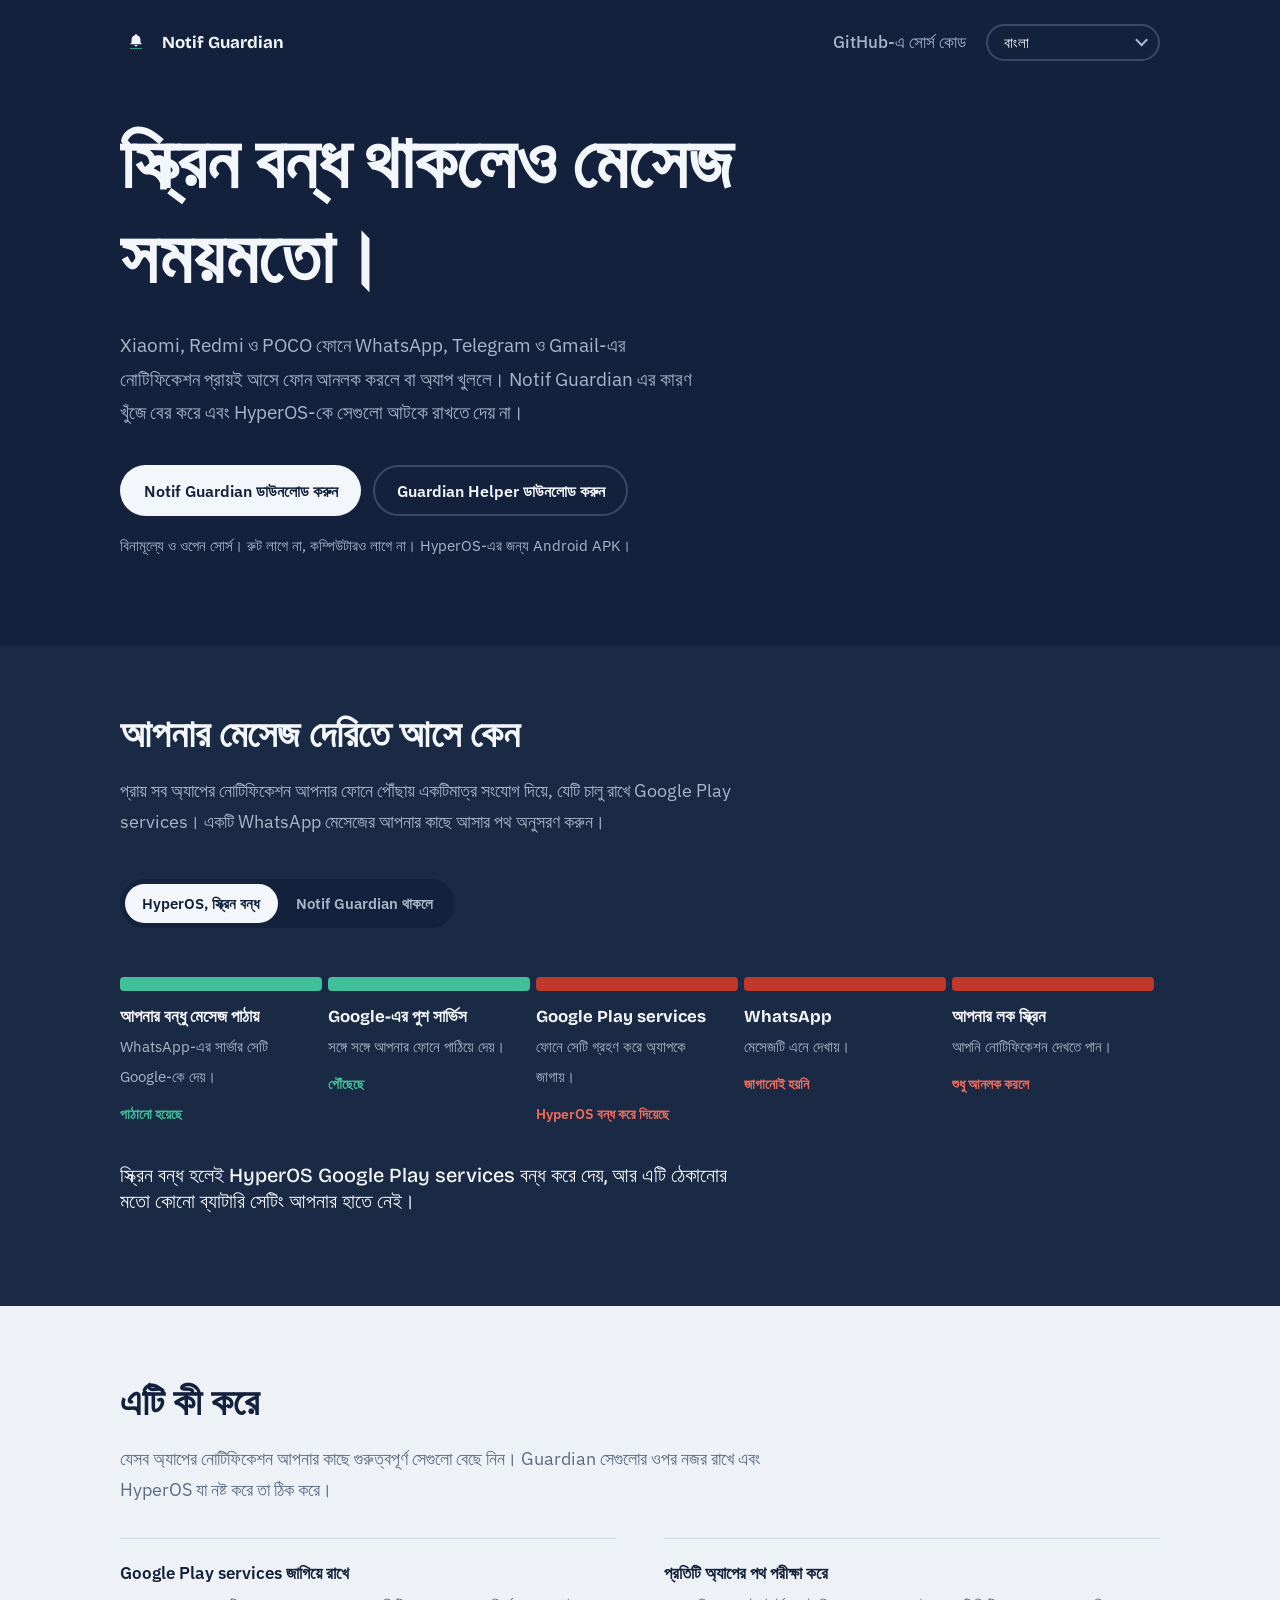
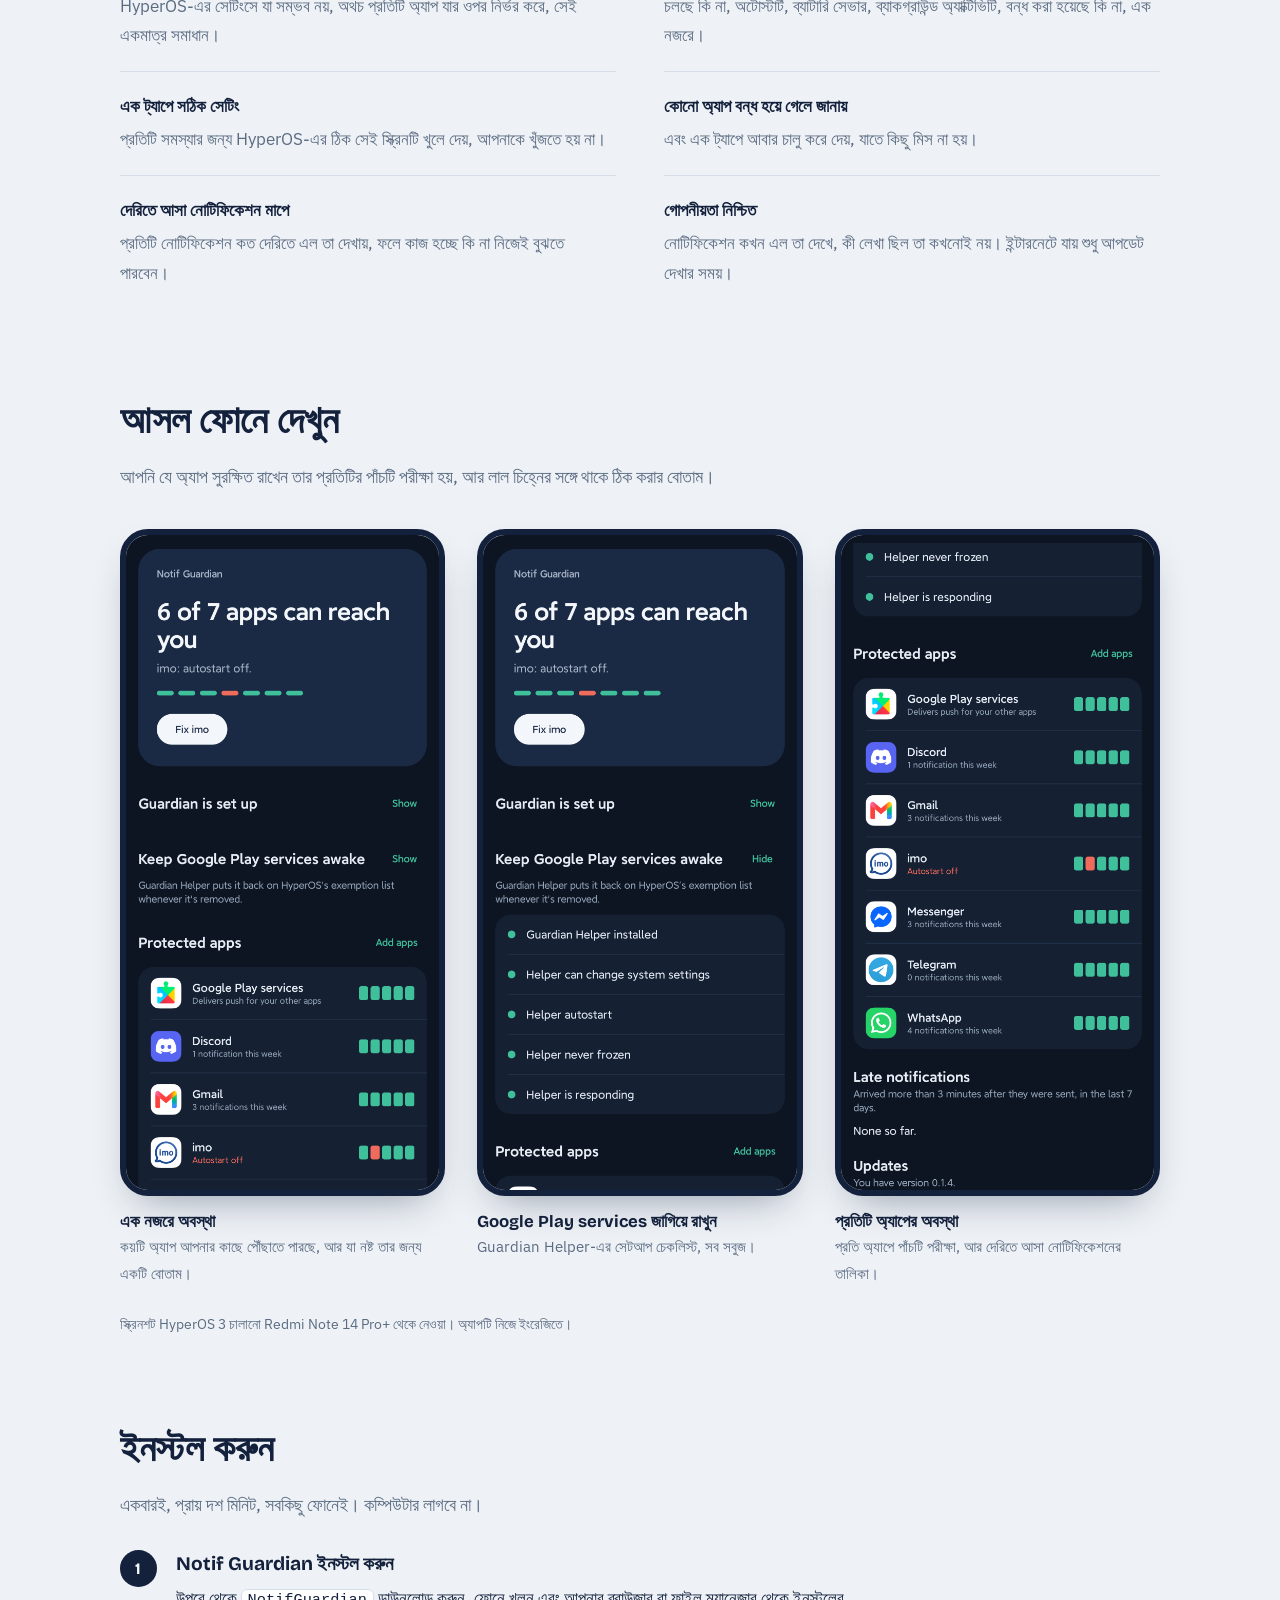
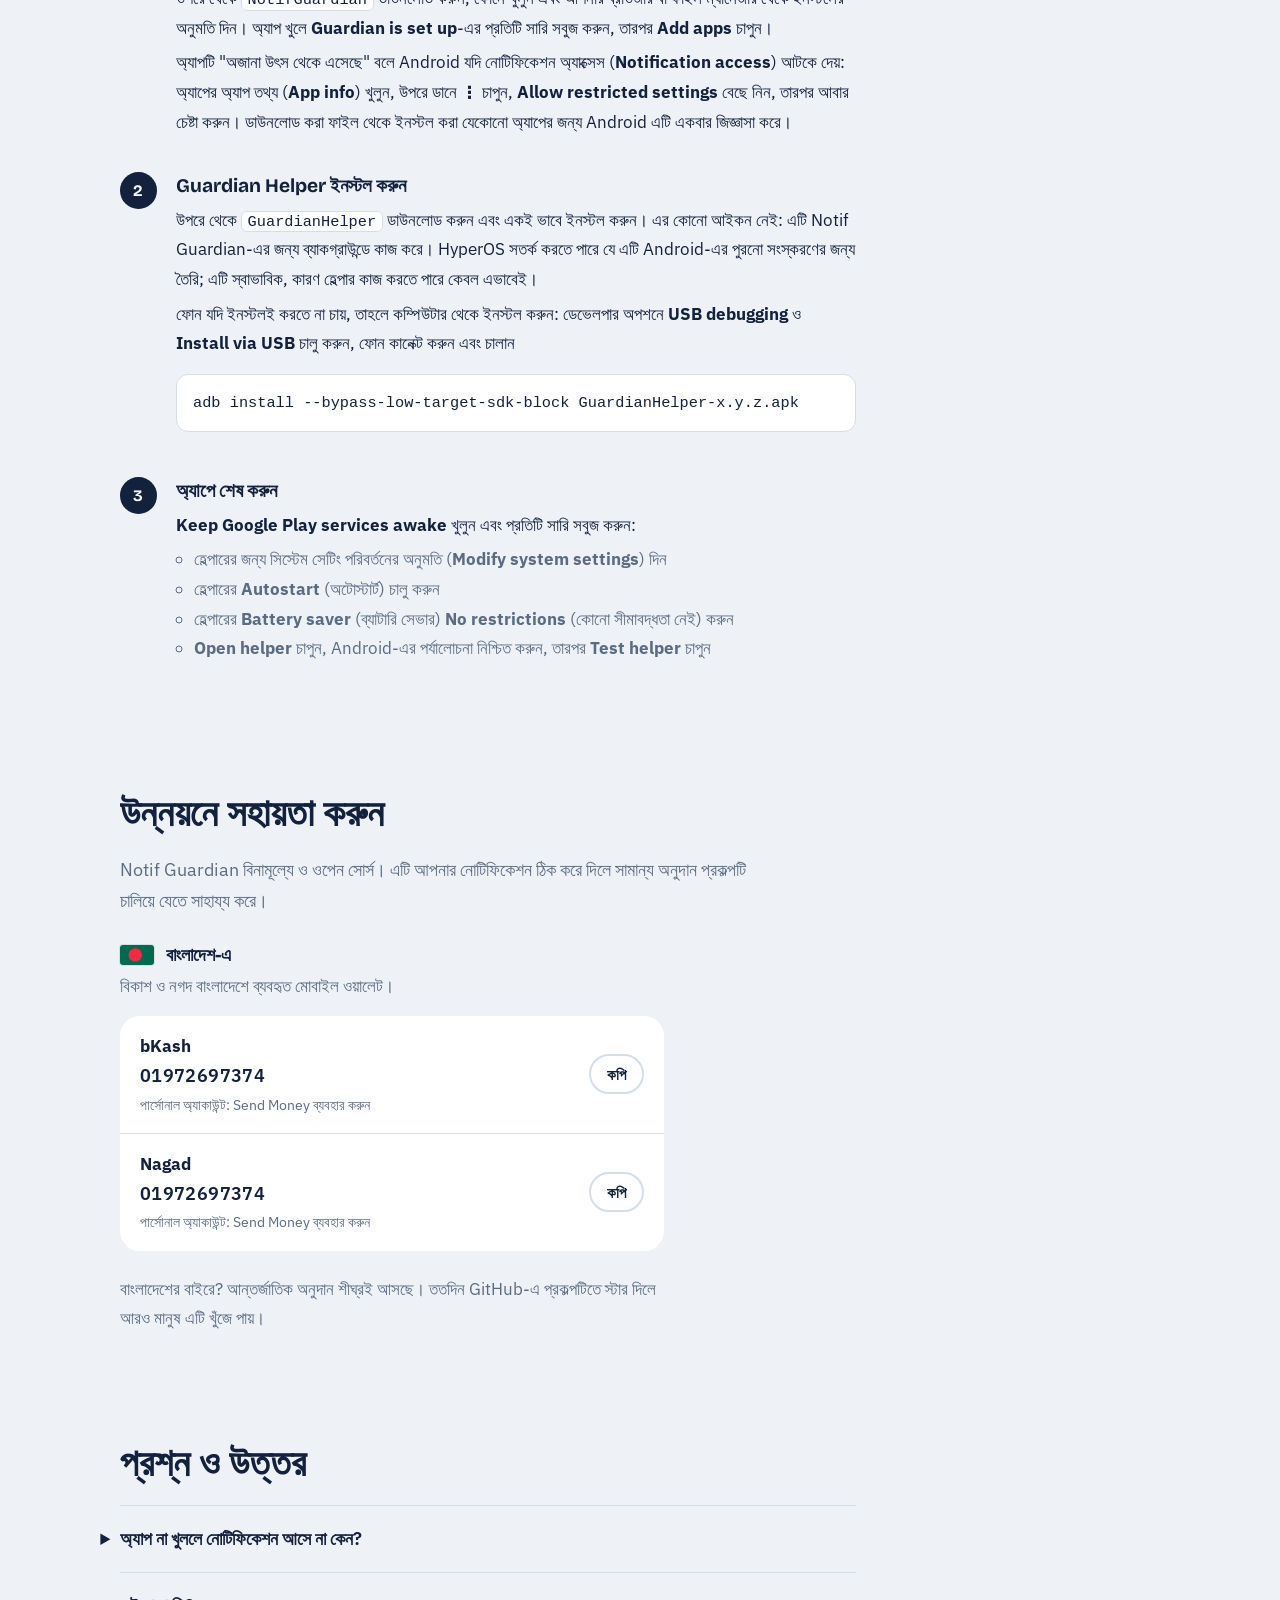
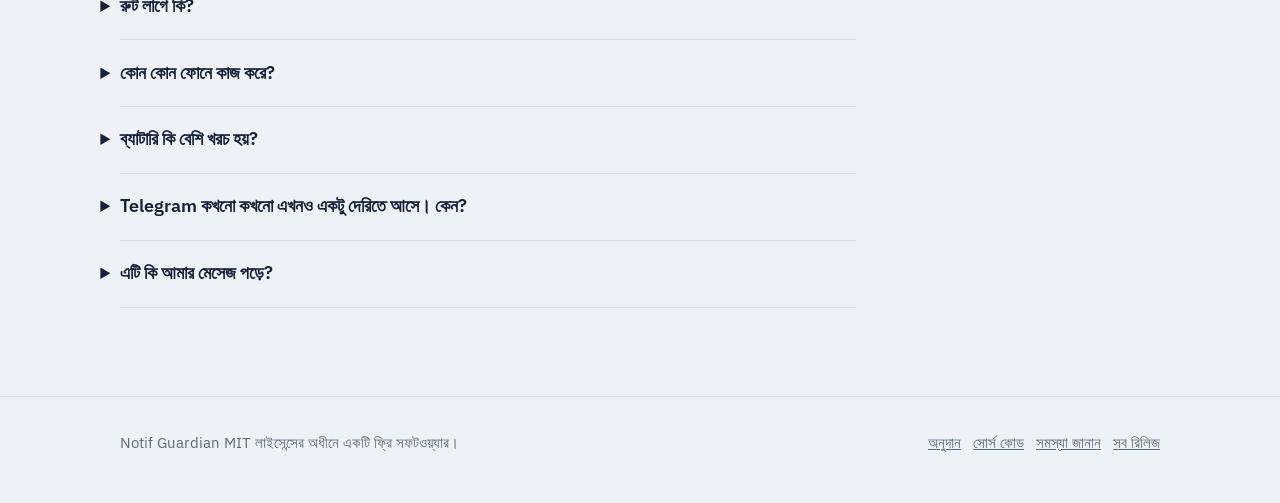
==== docs/bn/index.html @ 50523480 "Add multi-language website (bn, hi, id, zh, es, ru) generated from a template Pages now live at /<co" ====
<!DOCTYPE html>
<html lang="bn">
<head>
<meta charset="utf-8">
<meta name="viewport" content="width=device-width, initial-scale=1">
<title>Notif Guardian: Xiaomi, Redmi ও POCO (HyperOS) ফোনে দেরিতে আসা নোটিফিকেশন ঠিক করুন</title>
<meta name="description" content="আপনার Xiaomi, Redmi বা POCO ফোনে WhatsApp, Telegram বা Gmail-এর নোটিফিকেশন কি অ্যাপ খুললে তবেই আসে? Notif Guardian কারণ খুঁজে বের করে এবং HyperOS-কে সেগুলো বন্ধ (freeze) করা থেকে আটকায়। বিনামূল্যে, ওপেন সোর্স, রুট ছাড়াই।">
<link rel="canonical" href="https://mahir-hs.github.io/notif-guardian/bn/">
<link rel="alternate" hreflang="en" href="https://mahir-hs.github.io/notif-guardian/">
<link rel="alternate" hreflang="bn" href="https://mahir-hs.github.io/notif-guardian/bn/">
<link rel="alternate" hreflang="hi" href="https://mahir-hs.github.io/notif-guardian/hi/">
<link rel="alternate" hreflang="id" href="https://mahir-hs.github.io/notif-guardian/id/">
<link rel="alternate" hreflang="zh" href="https://mahir-hs.github.io/notif-guardian/zh/">
<link rel="alternate" hreflang="es" href="https://mahir-hs.github.io/notif-guardian/es/">
<link rel="alternate" hreflang="ru" href="https://mahir-hs.github.io/notif-guardian/ru/">
<link rel="alternate" hreflang="x-default" href="https://mahir-hs.github.io/notif-guardian/">
<meta property="og:type" content="website">
<meta property="og:locale" content="bn_BD">
<meta property="og:title" content="Notif Guardian: Xiaomi HyperOS-এ সময়মতো নোটিফিকেশন">
<meta property="og:description" content="স্ক্রিন বন্ধ থাকলে HyperOS Google Play services বন্ধ করে দেয়, তাই আনলক না করা পর্যন্ত মেসেজ আটকে থাকে। Notif Guardian তা থামায়। বিনামূল্যে, ওপেন সোর্স, রুট ছাড়াই।">
<meta property="og:url" content="https://mahir-hs.github.io/notif-guardian/bn/">
<meta property="og:image" content="https://mahir-hs.github.io/notif-guardian/og-image.png">
<meta property="og:image:width" content="1200">
<meta property="og:image:height" content="630">
<meta property="og:image:alt" content="Xiaomi ফোনে Notif Guardian-এর হোম স্ক্রিন, পাশে শিরোনাম: স্ক্রিন বন্ধ থাকলেও মেসেজ সময়মতো।">
<meta name="twitter:card" content="summary_large_image">
<meta name="theme-color" content="#14213D">
<meta name="google-site-verification" content="iDzKotBsbsBLGl-H54MCP12xof1OyGMonS7u95FbIvY">
<link rel="icon" href="../icon.svg" type="image/svg+xml">
<link rel="icon" href="../icon-48.png" type="image/png" sizes="48x48">
<link rel="icon" href="../icon-192.png" type="image/png" sizes="192x192">
<link rel="shortcut icon" href="../favicon.ico">
<link rel="apple-touch-icon" href="../apple-touch-icon.png">
<link rel="preconnect" href="https://fonts.googleapis.com">
<link rel="preconnect" href="https://fonts.gstatic.com" crossorigin>
<link href="https://fonts.googleapis.com/css2?family=Bricolage+Grotesque:opsz,wght@12..96,500;12..96,700&family=IBM+Plex+Sans:wght@400;500;600&display=swap" rel="stylesheet">
<script type="application/ld+json">
{
  "@context": "https://schema.org",
  "@type": "SoftwareApplication",
  "name": "Notif Guardian",
  "operatingSystem": "Android (Xiaomi HyperOS)",
  "applicationCategory": "UtilitiesApplication",
  "description": "Xiaomi HyperOS-কে Google Play services ও মেসেজিং অ্যাপ বন্ধ করা থেকে আটকায়, যাতে WhatsApp, Telegram ও Gmail-এর নোটিফিকেশন সঙ্গে সঙ্গে আসে।",
  "offers": {
    "@type": "Offer",
    "price": "0",
    "priceCurrency": "USD"
  },
  "url": "https://mahir-hs.github.io/notif-guardian/",
  "downloadUrl": "https://github.com/mahir-hs/notif-guardian/releases/latest",
  "license": "https://opensource.org/licenses/MIT"
}
</script>
<script type="application/ld+json">
{
  "@context": "https://schema.org",
  "@type": "FAQPage",
  "mainEntity": [
    {
      "@type": "Question",
      "name": "অ্যাপ না খুললে নোটিফিকেশন আসে না কেন?",
      "acceptedAnswer": {
        "@type": "Answer",
        "text": "স্ক্রিন বন্ধ থাকলে HyperOS Google Play services বন্ধ (freeze) করে দেয়। প্রায় সব অ্যাপের পুশ নোটিফিকেশন এর মধ্য দিয়েই আসে, তাই আনলক না করা পর্যন্ত সেগুলো অপেক্ষা করে। কোনো অ্যাপের ব্যাটারি সেভার \"No restrictions\" করলে সেই অ্যাপের উপকার হয়, কিন্তু Google Play services-এর জন্য HyperOS-এ এমন সেটিং নেই। Notif Guardian ঠিক এই ফাঁকটাই পূরণ করে।"
      }
    },
    {
      "@type": "Question",
      "name": "রুট লাগে কি?",
      "acceptedAnswer": {
        "@type": "Answer",
        "text": "না, কম্পিউটারও লাগে না: দুটি অ্যাপই ফোনে ইনস্টল হয়, আর রিবুটের পরও সবকিছু চলতে থাকে। শুধু ফোন হেল্পার ইনস্টল করতে না চাইলে একবার কম্পিউটার লাগে।"
      }
    },
    {
      "@type": "Question",
      "name": "কোন কোন ফোনে কাজ করে?",
      "acceptedAnswer": {
        "@type": "Answer",
        "text": "HyperOS চালিত Xiaomi, Redmi ও POCO ফোনে। HyperOS 3 চালানো Redmi Note 14 Pro+ ফোনে পরীক্ষা করা হয়েছে। পুরনো MIUI সংস্করণে আংশিক কাজ করতে পারে। কিছু কাজ না করলে অ্যাপে Share diagnostics চাপুন এবং GitHub-এ একটি issue খুলুন।"
      }
    },
    {
      "@type": "Question",
      "name": "ব্যাটারি কি বেশি খরচ হয়?",
      "acceptedAnswer": {
        "@type": "Answer",
        "text": "প্রায় না। Guardian মিনিটে একবার আপনার অ্যাপগুলো পরীক্ষা করে এবং HyperOS তালিকা বদলালে সাড়া দেয়। Xiaomi ছাড়া প্রতিটি Android ফোন তো Google Play services জাগিয়েই রাখে।"
      }
    },
    {
      "@type": "Question",
      "name": "Telegram কখনো কখনো এখনও একটু দেরিতে আসে। কেন?",
      "acceptedAnswer": {
        "@type": "Answer",
        "text": "আপনি যদি Telegram Desktop বা Web-এ সক্রিয় থাকেন, Telegram-এর সার্ভার ইচ্ছা করেই ফোনে পুশ পাঠানো আটকে রাখে। পুশ আসামাত্র ফোন সেটি দেখায়।"
      }
    },
    {
      "@type": "Question",
      "name": "এটি কি আমার মেসেজ পড়ে?",
      "acceptedAnswer": {
        "@type": "Answer",
        "text": "না। কোন অ্যাপ কখন নোটিফিকেশন দিয়েছে তা-ই শুধু রেকর্ড হয়, লেখা কখনো নয়। আপনি নিজে ডায়াগনস্টিক ফাইল শেয়ার না করলে ফোন থেকে কিছুই বাইরে যায় না।"
      }
    }
  ]
}
</script>
<link rel="stylesheet" href="../style.css">

</head>
<body>

<header class="hero">
  <div class="wrap">
    <nav class="bar" aria-label="সাইট">
      <a class="brand" href="../"><img src="../icon.svg" alt="">Notif Guardian</a>
      <div class="bar-end">
        <a class="gh" href="https://github.com/mahir-hs/notif-guardian">GitHub-এ সোর্স কোড</a>
        <div class="lang">
          <select id="lang-select" aria-label="ভাষা">
            <option value="en">English</option>
            <option value="bn" selected>বাংলা</option>
            <option value="hi">हिन्दी</option>
            <option value="id">Bahasa Indonesia</option>
            <option value="zh">简体中文</option>
            <option value="es">Español</option>
            <option value="ru">Русский</option>
          </select>
        </div>
      </div>
    </nav>
    <h1>স্ক্রিন বন্ধ থাকলেও মেসেজ সময়মতো।</h1>
    <p class="lede">Xiaomi, Redmi ও POCO ফোনে WhatsApp, Telegram ও Gmail-এর নোটিফিকেশন প্রায়ই আসে ফোন আনলক করলে বা অ্যাপ খুললে। Notif Guardian এর কারণ খুঁজে বের করে এবং HyperOS-কে সেগুলো আটকে রাখতে দেয় না।</p>
    <div class="downloads">
      <a class="btn btn-primary" id="dl-guardian" href="https://github.com/mahir-hs/notif-guardian/releases/latest">Notif Guardian ডাউনলোড করুন</a>
      <a class="btn btn-ghost" id="dl-helper" href="https://github.com/mahir-hs/notif-guardian/releases/latest">Guardian Helper ডাউনলোড করুন</a>
    </div>
    <p class="meta" id="release-meta">বিনামূল্যে ও ওপেন সোর্স। রুট লাগে না, কম্পিউটারও লাগে না। HyperOS-এর জন্য Android APK।</p>
  </div>
</header>

<section class="path-section" aria-labelledby="why">
  <div class="wrap">
    <h2 id="why">আপনার মেসেজ দেরিতে আসে কেন</h2>
    <p class="intro">প্রায় সব অ্যাপের নোটিফিকেশন আপনার ফোনে পৌঁছায় একটিমাত্র সংযোগ দিয়ে, যেটি চালু রাখে Google Play services। একটি WhatsApp মেসেজের আপনার কাছে আসার পথ অনুসরণ করুন।</p>
    <div class="toggle" role="group" aria-label="মেসেজ পৌঁছানোর পথ দেখান">
      <button type="button" data-set="hyperos" aria-pressed="true">HyperOS, স্ক্রিন বন্ধ</button>
      <button type="button" data-set="guardian" aria-pressed="false">Notif Guardian থাকলে</button>
    </div>
    <ol class="path" id="path" data-mode="hyperos">
      <li class="hop"><strong>আপনার বন্ধু মেসেজ পাঠায়</strong><span>WhatsApp-এর সার্ভার সেটি Google-কে দেয়।</span><b class="state">পাঠানো হয়েছে</b></li>
      <li class="hop"><strong>Google-এর পুশ সার্ভিস</strong><span>সঙ্গে সঙ্গে আপনার ফোনে পাঠিয়ে দেয়।</span><b class="state">পৌঁছেছে</b></li>
      <li class="hop gms"><strong>Google Play services</strong><span>ফোনে সেটি গ্রহণ করে অ্যাপকে জাগায়।</span><b class="state" data-hyperos="HyperOS বন্ধ করে দিয়েছে" data-guardian="জেগে আছে">HyperOS বন্ধ করে দিয়েছে</b></li>
      <li class="hop after"><strong>WhatsApp</strong><span>মেসেজটি এনে দেখায়।</span><b class="state" data-hyperos="জাগানোই হয়নি" data-guardian="দেখায়">জাগানোই হয়নি</b></li>
      <li class="hop after"><strong>আপনার লক স্ক্রিন</strong><span>আপনি নোটিফিকেশন দেখতে পান।</span><b class="state" data-hyperos="শুধু আনলক করলে" data-guardian="সঙ্গে সঙ্গে">শুধু আনলক করলে</b></li>
    </ol>
    <p class="verdict" id="verdict" data-hyperos="স্ক্রিন বন্ধ হলেই HyperOS Google Play services বন্ধ করে দেয়, আর এটি ঠেকানোর মতো কোনো ব্যাটারি সেটিং আপনার হাতে নেই।" data-guardian="Notif Guardian Google Play services-কে HyperOS-এর ছাড়ের তালিকায় রাখে, আর HyperOS সরিয়ে দিলে মিলিসেকেন্ডের মধ্যে আবার যোগ করে দেয়।">স্ক্রিন বন্ধ হলেই HyperOS Google Play services বন্ধ করে দেয়, আর এটি ঠেকানোর মতো কোনো ব্যাটারি সেটিং আপনার হাতে নেই।</p>
  </div>
</section>

<main>
  <section class="block" aria-labelledby="what">
    <div class="wrap">
      <h2 id="what">এটি কী করে</h2>
      <p class="intro">যেসব অ্যাপের নোটিফিকেশন আপনার কাছে গুরুত্বপূর্ণ সেগুলো বেছে নিন। Guardian সেগুলোর ওপর নজর রাখে এবং HyperOS যা নষ্ট করে তা ঠিক করে।</p>
      <ul class="features">
        <li><strong>Google Play services জাগিয়ে রাখে</strong><span>HyperOS-এর সেটিংসে যা সম্ভব নয়, অথচ প্রতিটি অ্যাপ যার ওপর নির্ভর করে, সেই একমাত্র সমাধান।</span></li>
        <li><strong>প্রতিটি অ্যাপের পথ পরীক্ষা করে</strong><span>চলছে কি না, অটোস্টার্ট, ব্যাটারি সেভার, ব্যাকগ্রাউন্ড অ্যাক্টিভিটি, বন্ধ করা হয়েছে কি না, এক নজরে।</span></li>
        <li><strong>এক ট্যাপে সঠিক সেটিং</strong><span>প্রতিটি সমস্যার জন্য HyperOS-এর ঠিক সেই স্ক্রিনটি খুলে দেয়, আপনাকে খুঁজতে হয় না।</span></li>
        <li><strong>কোনো অ্যাপ বন্ধ হয়ে গেলে জানায়</strong><span>এবং এক ট্যাপে আবার চালু করে দেয়, যাতে কিছু মিস না হয়।</span></li>
        <li><strong>দেরিতে আসা নোটিফিকেশন মাপে</strong><span>প্রতিটি নোটিফিকেশন কত দেরিতে এল তা দেখায়, ফলে কাজ হচ্ছে কি না নিজেই বুঝতে পারবেন।</span></li>
        <li><strong>গোপনীয়তা নিশ্চিত</strong><span>নোটিফিকেশন কখন এল তা দেখে, কী লেখা ছিল তা কখনোই নয়। ইন্টারনেটে যায় শুধু আপডেট দেখার সময়।</span></li>
      </ul>
    </div>
  </section>

  <section class="block" aria-labelledby="shots">
    <div class="wrap">
      <h2 id="shots">আসল ফোনে দেখুন</h2>
      <p class="intro">আপনি যে অ্যাপ সুরক্ষিত রাখেন তার প্রতিটির পাঁচটি পরীক্ষা হয়, আর লাল চিহ্নের সঙ্গে থাকে ঠিক করার বোতাম।</p>
      <ul class="shots">
        <li><figure><img src="../screenshots/home.png" width="1220" height="2552" loading="lazy" alt="Notif Guardian-এর হোম স্ক্রিন: ৭টির মধ্যে ৬টি অ্যাপ আপনার কাছে পৌঁছাতে পারছে, বাকি একটির জন্য Fix বোতাম"><figcaption><b>এক নজরে অবস্থা</b>কয়টি অ্যাপ আপনার কাছে পৌঁছাতে পারছে, আর যা নষ্ট তার জন্য একটি বোতাম।</figcaption></figure></li>
        <li><figure><img src="../screenshots/helper.png" width="1220" height="2552" loading="lazy" alt="Keep Google Play services awake চেকলিস্ট, প্রতিটি সারি সবুজ"><figcaption><b>Google Play services জাগিয়ে রাখুন</b>Guardian Helper-এর সেটআপ চেকলিস্ট, সব সবুজ।</figcaption></figure></li>
        <li><figure><img src="../screenshots/apps.png" width="1220" height="2552" loading="lazy" alt="সুরক্ষিত অ্যাপের তালিকা, প্রতিটির পাঁচটি স্বাস্থ্য পরীক্ষা সহ, এবং দেরিতে আসা নোটিফিকেশনের অংশ"><figcaption><b>প্রতিটি অ্যাপের অবস্থা</b>প্রতি অ্যাপে পাঁচটি পরীক্ষা, আর দেরিতে আসা নোটিফিকেশনের তালিকা।</figcaption></figure></li>
      </ul>
      <p class="shots-note">স্ক্রিনশট HyperOS 3 চালানো Redmi Note 14 Pro+ থেকে নেওয়া। অ্যাপটি নিজে ইংরেজিতে।</p>
    </div>
  </section>

  <section class="block" aria-labelledby="install">
    <div class="wrap">
      <h2 id="install">ইনস্টল করুন</h2>
      <p class="intro">একবারই, প্রায় দশ মিনিট, সবকিছু ফোনেই। কম্পিউটার লাগবে না।</p>
      <ol class="steps">
        <li>
          <h3>Notif Guardian ইনস্টল করুন</h3>
          <p>উপরে থেকে <code>NotifGuardian</code> ডাউনলোড করুন, ফোনে খুলুন এবং আপনার ব্রাউজার বা ফাইল ম্যানেজার থেকে ইনস্টলের অনুমতি দিন। অ্যাপ খুলে <b>Guardian is set up</b>-এর প্রতিটি সারি সবুজ করুন, তারপর <b>Add apps</b> চাপুন।</p>
          <p>অ্যাপটি "অজানা উৎস থেকে এসেছে" বলে Android যদি নোটিফিকেশন অ্যাক্সেস (<b>Notification access</b>) আটকে দেয়: অ্যাপের অ্যাপ তথ্য (<b>App info</b>) খুলুন, উপরে ডানে <b>&#8942;</b> চাপুন, <b>Allow restricted settings</b> বেছে নিন, তারপর আবার চেষ্টা করুন। ডাউনলোড করা ফাইল থেকে ইনস্টল করা যেকোনো অ্যাপের জন্য Android এটি একবার জিজ্ঞাসা করে।</p>
        </li>
        <li>
          <h3>Guardian Helper ইনস্টল করুন</h3>
          <p>উপরে থেকে <code>GuardianHelper</code> ডাউনলোড করুন এবং একই ভাবে ইনস্টল করুন। এর কোনো আইকন নেই: এটি Notif Guardian-এর জন্য ব্যাকগ্রাউন্ডে কাজ করে। HyperOS সতর্ক করতে পারে যে এটি Android-এর পুরনো সংস্করণের জন্য তৈরি; এটি স্বাভাবিক, কারণ হেল্পার কাজ করতে পারে কেবল এভাবেই।</p>
          <p>ফোন যদি ইনস্টলই করতে না চায়, তাহলে কম্পিউটার থেকে ইনস্টল করুন: ডেভেলপার অপশনে <b>USB debugging</b> ও <b>Install via USB</b> চালু করুন, ফোন কানেক্ট করুন এবং চালান</p>
          <pre dir="ltr">adb install --bypass-low-target-sdk-block GuardianHelper-x.y.z.apk</pre>
        </li>
        <li>
          <h3>অ্যাপে শেষ করুন</h3>
          <p><b>Keep Google Play services awake</b> খুলুন এবং প্রতিটি সারি সবুজ করুন:</p>
          <ul>
            <li>হেল্পারের জন্য সিস্টেম সেটিং পরিবর্তনের অনুমতি (<b>Modify system settings</b>) দিন</li>
            <li>হেল্পারের <b>Autostart</b> (অটোস্টার্ট) চালু করুন</li>
            <li>হেল্পারের <b>Battery saver</b> (ব্যাটারি সেভার) <b>No restrictions</b> (কোনো সীমাবদ্ধতা নেই) করুন</li>
            <li><b>Open helper</b> চাপুন, Android-এর পর্যালোচনা নিশ্চিত করুন, তারপর <b>Test helper</b> চাপুন</li>
          </ul>
        </li>
      </ol>
    </div>
  </section>

  <section class="block" id="support" aria-labelledby="support-title">
    <div class="wrap">
      <h2 id="support-title">উন্নয়নে সহায়তা করুন</h2>
      <p class="intro" id="support-message">Notif Guardian বিনামূল্যে ও ওপেন সোর্স। এটি আপনার নোটিফিকেশন ঠিক করে দিলে সামান্য অনুদান প্রকল্পটি চালিয়ে যেতে সাহায্য করে।</p>
      <div id="donate-groups"></div>
      <p id="donate-elsewhere" class="elsewhere"><a href="https://github.com/mahir-hs/notif-guardian">GitHub</a>-এ প্রকল্পটিতে স্টার দিলে আরও মানুষ এটি খুঁজে পায়।</p>
    </div>
  </section>

  <section class="block faq" aria-labelledby="faq">
    <div class="wrap">
      <h2 id="faq">প্রশ্ন ও উত্তর</h2>
      <details><summary>অ্যাপ না খুললে নোটিফিকেশন আসে না কেন?</summary><p>স্ক্রিন বন্ধ থাকলে HyperOS Google Play services বন্ধ (freeze) করে দেয়। প্রায় সব অ্যাপের পুশ নোটিফিকেশন এর মধ্য দিয়েই আসে, তাই আনলক না করা পর্যন্ত সেগুলো অপেক্ষা করে। কোনো অ্যাপের ব্যাটারি সেভার "No restrictions" করলে সেই অ্যাপের উপকার হয়, কিন্তু Google Play services-এর জন্য HyperOS-এ এমন সেটিং নেই। Notif Guardian ঠিক এই ফাঁকটাই পূরণ করে।</p></details>
      <details><summary>রুট লাগে কি?</summary><p>না, কম্পিউটারও লাগে না: দুটি অ্যাপই ফোনে ইনস্টল হয়, আর রিবুটের পরও সবকিছু চলতে থাকে। শুধু ফোন হেল্পার ইনস্টল করতে না চাইলে একবার কম্পিউটার লাগে।</p></details>
      <details><summary>কোন কোন ফোনে কাজ করে?</summary><p>HyperOS চালিত Xiaomi, Redmi ও POCO ফোনে। HyperOS 3 চালানো Redmi Note 14 Pro+ ফোনে পরীক্ষা করা হয়েছে। পুরনো MIUI সংস্করণে আংশিক কাজ করতে পারে। কিছু কাজ না করলে অ্যাপে <b>Share diagnostics</b> চাপুন এবং GitHub-এ একটি issue খুলুন।</p></details>
      <details><summary>ব্যাটারি কি বেশি খরচ হয়?</summary><p>প্রায় না। Guardian মিনিটে একবার আপনার অ্যাপগুলো পরীক্ষা করে এবং HyperOS তালিকা বদলালে সাড়া দেয়। Xiaomi ছাড়া প্রতিটি Android ফোন তো Google Play services জাগিয়েই রাখে।</p></details>
      <details><summary>Telegram কখনো কখনো এখনও একটু দেরিতে আসে। কেন?</summary><p>আপনি যদি Telegram Desktop বা Web-এ সক্রিয় থাকেন, Telegram-এর সার্ভার ইচ্ছা করেই ফোনে পুশ পাঠানো আটকে রাখে। পুশ আসামাত্র ফোন সেটি দেখায়।</p></details>
      <details><summary>এটি কি আমার মেসেজ পড়ে?</summary><p>না। কোন অ্যাপ কখন নোটিফিকেশন দিয়েছে তা-ই শুধু রেকর্ড হয়, লেখা কখনো নয়। আপনি নিজে ডায়াগনস্টিক ফাইল শেয়ার না করলে ফোন থেকে কিছুই বাইরে যায় না।</p></details>
    </div>
  </section>
</main>

<footer>
  <div class="wrap">
    <span>Notif Guardian MIT লাইসেন্সের অধীনে একটি ফ্রি সফটওয়্যার।</span>
    <span><a href="#support">অনুদান</a> &nbsp; <a href="https://github.com/mahir-hs/notif-guardian">সোর্স কোড</a> &nbsp; <a href="https://github.com/mahir-hs/notif-guardian/issues">সমস্যা জানান</a> &nbsp; <a href="https://github.com/mahir-hs/notif-guardian/releases">সব রিলিজ</a></span>
  </div>
</footer>

<script>
window.PAGE = {"lang": "bn", "base": "../", "langs": {"en": "../", "bn": "../bn/", "hi": "../hi/", "id": "../id/", "zh": "../zh/", "es": "../es/", "ru": "../ru/"}};
window.T = {"donate_in": "{name}-এ", "open": "খুলুন", "copy": "কপি", "copied": "কপি হয়েছে", "release_meta": "সংস্করণ {version}, প্রকাশের তারিখ {date}। বিনামূল্যে ও ওপেন সোর্স। রুট লাগে না, কম্পিউটারও লাগে না।", "dyn": {"Notif Guardian is free and open source. If it fixed your notifications, a small donation helps keep it going.": "Notif Guardian বিনামূল্যে ও ওপেন সোর্স। এটি আপনার নোটিফিকেশন ঠিক করে দিলে সামান্য অনুদান প্রকল্পটি চালিয়ে যেতে সাহায্য করে।", "Outside Bangladesh? International donations are coming soon. Until then, starring the project on GitHub helps more people find it.": "বাংলাদেশের বাইরে? আন্তর্জাতিক অনুদান শীঘ্রই আসছে। ততদিন GitHub-এ প্রকল্পটিতে স্টার দিলে আরও মানুষ এটি খুঁজে পায়।", "Bangladesh": "বাংলাদেশ", "bKash and Nagad are mobile wallets used in Bangladesh.": "বিকাশ ও নগদ বাংলাদেশে ব্যবহৃত মোবাইল ওয়ালেট।", "Personal account: use Send Money": "পার্সোনাল অ্যাকাউন্ট: Send Money ব্যবহার করুন"}};
</script>
<script src="../app.js"></script>
</body>
</html>
---- docs/style.css ----
:root {
  --ink: #14213D;
  --ink-soft: #1B2A44;
  --paper: #EEF2F6;
  --white: #FFFFFF;
  --muted: #5B6B82;
  --line: #D5DEE8;
  --clear: #1F8A70;
  --clear-bright: #3FBF9A;
  --broken: #C0392B;
  --on-ink: #F3F6FA;
  --on-ink-muted: #A9B6C8;
  --display: "Bricolage Grotesque", system-ui, sans-serif;
  --body: "IBM Plex Sans", system-ui, sans-serif;
}
* { box-sizing: border-box; }
html { -webkit-text-size-adjust: 100%; }
body { margin: 0; background: var(--paper); color: var(--ink); font: 400 1.0625rem/1.6 var(--body); }
a { color: inherit; }
:focus-visible { outline: 3px solid var(--clear-bright); outline-offset: 3px; border-radius: 4px; }
.wrap { max-width: 68rem; margin: 0 auto; padding: 0 1.5rem; }
.prose { max-width: 40rem; }

/* Hero */
.hero { background: var(--ink); color: var(--on-ink); padding: 1.5rem 0 4.5rem; }
.bar { display: flex; align-items: center; justify-content: space-between; gap: 1rem; }
.brand { display: flex; align-items: center; gap: .6rem; font: 700 1.05rem var(--display); text-decoration: none; }
.brand img { width: 2rem; height: 2rem; }
.bar a.gh { color: var(--on-ink-muted); text-decoration: none; font-weight: 500; }
.bar a.gh:hover { color: var(--on-ink); }
h1 {
  font: 700 clamp(2.4rem, 6.2vw, 4.6rem)/1.02 var(--display);
  letter-spacing: -0.03em; margin: 3.5rem 0 1.25rem; max-width: 15ch;
}
.lede { font-size: 1.2rem; color: var(--on-ink-muted); max-width: 36rem; margin: 0 0 2.25rem; }
.downloads { display: flex; flex-wrap: wrap; gap: .75rem; align-items: center; }
.btn {
  display: inline-flex; align-items: center; gap: .5rem; padding: .85rem 1.35rem; border-radius: 999px;
  font: 600 1rem var(--body); text-decoration: none; border: 2px solid transparent;
}
.btn-primary { background: var(--on-ink); color: var(--ink); }
.btn-primary:hover { background: var(--white); }
.btn-ghost { border-color: #3A4A63; color: var(--on-ink); }
.btn-ghost:hover { border-color: var(--on-ink-muted); }
.meta { color: var(--on-ink-muted); font-size: .95rem; margin-top: 1rem; }

/* Delivery path: the page's one bold element */
.path-section { background: var(--ink-soft); color: var(--on-ink); padding: 4rem 0 4.5rem; }
.path-section h2 { color: var(--on-ink); }
.path-section p.intro { color: var(--on-ink-muted); }
.toggle { display: inline-flex; background: var(--ink); border-radius: 999px; padding: .3rem; margin: 1.5rem 0 2.5rem; }
.toggle button {
  font: 600 .95rem var(--body); border: 0; background: none; color: var(--on-ink-muted);
  padding: .6rem 1.1rem; border-radius: 999px; cursor: pointer;
}
.toggle button[aria-pressed="true"] { background: var(--on-ink); color: var(--ink); }
.path { list-style: none; margin: 0; padding: 0; display: grid; grid-template-columns: repeat(5, 1fr); gap: 0; }
.hop { position: relative; padding-top: 2.4rem; padding-right: 1rem; }
.hop::before {
  content: ""; position: absolute; top: .55rem; left: 0; right: 6px; height: 14px; border-radius: 4px;
  background: var(--clear-bright); transition: background .35s ease;
}
.hop strong { display: block; font: 700 1.05rem/1.25 var(--display); margin-bottom: .3rem; }
.hop span { color: var(--on-ink-muted); font-size: .95rem; }
.hop .state { display: block; margin-top: .6rem; font-weight: 600; font-size: .9rem; color: var(--clear-bright); }
[data-mode="hyperos"] .hop.gms::before,
[data-mode="hyperos"] .hop.after::before { background: var(--broken); }
[data-mode="hyperos"] .hop.gms .state,
[data-mode="hyperos"] .hop.after .state { color: #EF6B5B; }
.verdict { margin-top: 2.25rem; font: 500 1.25rem/1.4 var(--display); max-width: 40rem; }

/* Sections */
section.block { padding: 4.5rem 0 1rem; }
h2 { font: 700 clamp(1.7rem, 3.4vw, 2.4rem)/1.1 var(--display); letter-spacing: -0.02em; margin: 0 0 1rem; }
p.intro { color: var(--muted); font-size: 1.1rem; max-width: 40rem; margin-top: 0; }


.shots { list-style: none; padding: 0; margin: 2.25rem 0 0; display: grid; grid-template-columns: repeat(3, 1fr); gap: 2rem; }
.shots figure { margin: 0; }
.shots img {
  display: block; width: 100%; height: auto; border-radius: 28px; background: var(--ink);
  border: 6px solid var(--ink); box-shadow: 0 18px 40px -18px rgba(20, 33, 61, .45);
}
.shots figcaption { margin-top: .9rem; color: var(--muted); font-size: .95rem; }
.shots figcaption b { display: block; color: var(--ink); font: 700 1.05rem var(--display); margin-bottom: .1rem; }
.shots-note { color: var(--muted); font-size: .9rem; margin: 1.5rem 0 0; }

.features { list-style: none; padding: 0; margin: 2rem 0 0; display: grid; grid-template-columns: repeat(2, 1fr); gap: 0 3rem; }
.features li { padding: 1.25rem 0; border-top: 1px solid var(--line); }
.features strong { display: block; font-weight: 600; margin-bottom: .2rem; }
.features span { color: var(--muted); }

ol.steps { counter-reset: step; list-style: none; padding: 0; margin: 2rem 0 0; max-width: 46rem; }
ol.steps > li { counter-increment: step; position: relative; padding: 0 0 2rem 3.5rem; }
ol.steps > li::before {
  content: counter(step); position: absolute; left: 0; top: -.15rem; width: 2.3rem; height: 2.3rem;
  border-radius: 50%; background: var(--ink); color: var(--on-ink); display: grid; place-items: center;
  font: 700 1rem var(--display);
}
ol.steps h3 { font: 700 1.2rem var(--display); margin: 0 0 .4rem; }
ol.steps p, ol.steps ul { margin: .3rem 0; }
ol.steps ul { padding-left: 1.1rem; color: var(--muted); }
code, pre { font-family: ui-monospace, "Cascadia Mono", Consolas, monospace; font-size: .9em; }
pre { background: var(--white); border: 1px solid var(--line); border-radius: 12px; padding: .9rem 1rem; overflow-x: auto; }
p code, li code { background: var(--white); border: 1px solid var(--line); padding: .05rem .35rem; border-radius: 6px; }

.faq details { border-top: 1px solid var(--line); padding: 1.1rem 0; max-width: 46rem; }
.faq details:last-child { border-bottom: 1px solid var(--line); }
.faq summary { cursor: pointer; font-weight: 600; font-size: 1.1rem; list-style-position: outside; }
.faq details p { color: var(--muted); margin: .7rem 0 0; }

.region { margin-top: 1.75rem; max-width: 34rem; }
.region-head { display: flex; align-items: center; gap: .75rem; }
.region-head img { width: 2.1rem; height: auto; border-radius: 3px; box-shadow: 0 0 0 1px var(--line); }
.region-head strong { font: 700 1.15rem var(--display); }
.region-about { color: var(--muted); margin: .35rem 0 0; }
.elsewhere { color: var(--muted); max-width: 34rem; margin-top: 1.5rem; }
.donate { list-style: none; padding: 0; margin: .9rem 0 0; background: var(--white); border-radius: 20px; }
.donate li { display: flex; align-items: center; gap: 1rem; padding: 1rem 1.25rem; border-top: 1px solid var(--line); }
.donate li:first-child { border-top: 0; }
.donate .what { flex: 1; }
.donate strong { display: block; }
.donate .value { font: 600 1.15rem var(--body); letter-spacing: .02em; }
.donate .note { color: var(--muted); font-size: .9rem; }
.donate button, .donate a.go {
  font: 600 .95rem var(--body); border: 2px solid var(--line); background: none; color: var(--ink);
  padding: .5rem 1rem; border-radius: 999px; cursor: pointer; text-decoration: none;
}
.donate button:hover, .donate a.go:hover { border-color: var(--ink); }

footer { margin-top: 4.5rem; padding: 2rem 0 3rem; border-top: 1px solid var(--line); color: var(--muted); font-size: .95rem; }
footer .wrap { display: flex; flex-wrap: wrap; gap: 1rem 2rem; justify-content: space-between; }

@media (max-width: 760px) {
  .path { grid-template-columns: 1fr; }
  .hop { padding: 0 0 1.4rem 2.2rem; }
  .hop::before { top: .25rem; bottom: .25rem; left: 0; right: auto; width: 12px; height: auto; }
  .features { grid-template-columns: 1fr; }
  .shots { display: flex; overflow-x: auto; scroll-snap-type: x mandatory; gap: 1.25rem; padding-bottom: 1rem; margin-right: -1.25rem; }
  .shots li { flex: 0 0 72%; scroll-snap-align: start; }
  h1 { margin-top: 2.5rem; }
}
@media (prefers-reduced-motion: reduce) { .hop::before { transition: none; } }

/* Language picker */
.bar-end { display: flex; align-items: center; gap: 1.25rem; }
.lang { position: relative; }
.lang select {
  appearance: none; -webkit-appearance: none; font: 500 .95rem var(--body); color: var(--on-ink);
  background: transparent; border: 2px solid #3A4A63; border-radius: 999px; padding: .4rem 2rem .4rem 1rem; cursor: pointer;
}
.lang select:hover { border-color: var(--on-ink-muted); }
.lang select option { color: #14213D; background: #fff; }
.lang::after { content: ""; position: absolute; right: .85rem; top: 50%; width: .45rem; height: .45rem; border: solid var(--on-ink-muted); border-width: 0 2px 2px 0; transform: translateY(-70%) rotate(45deg); pointer-events: none; }

/* Scripts that need looser spacing than the Latin display type */
html:lang(bn) h1, html:lang(bn) h2, html:lang(bn) h3, html:lang(bn) .verdict,
html:lang(hi) h1, html:lang(hi) h2, html:lang(hi) h3, html:lang(hi) .verdict,
html:lang(zh) h1, html:lang(zh) h2, html:lang(zh) h3 { letter-spacing: 0; line-height: 1.3; }
html:lang(bn) h1, html:lang(hi) h1, html:lang(zh) h1 { max-width: 18ch; }
html:lang(bn) body, html:lang(hi) body { line-height: 1.75; }
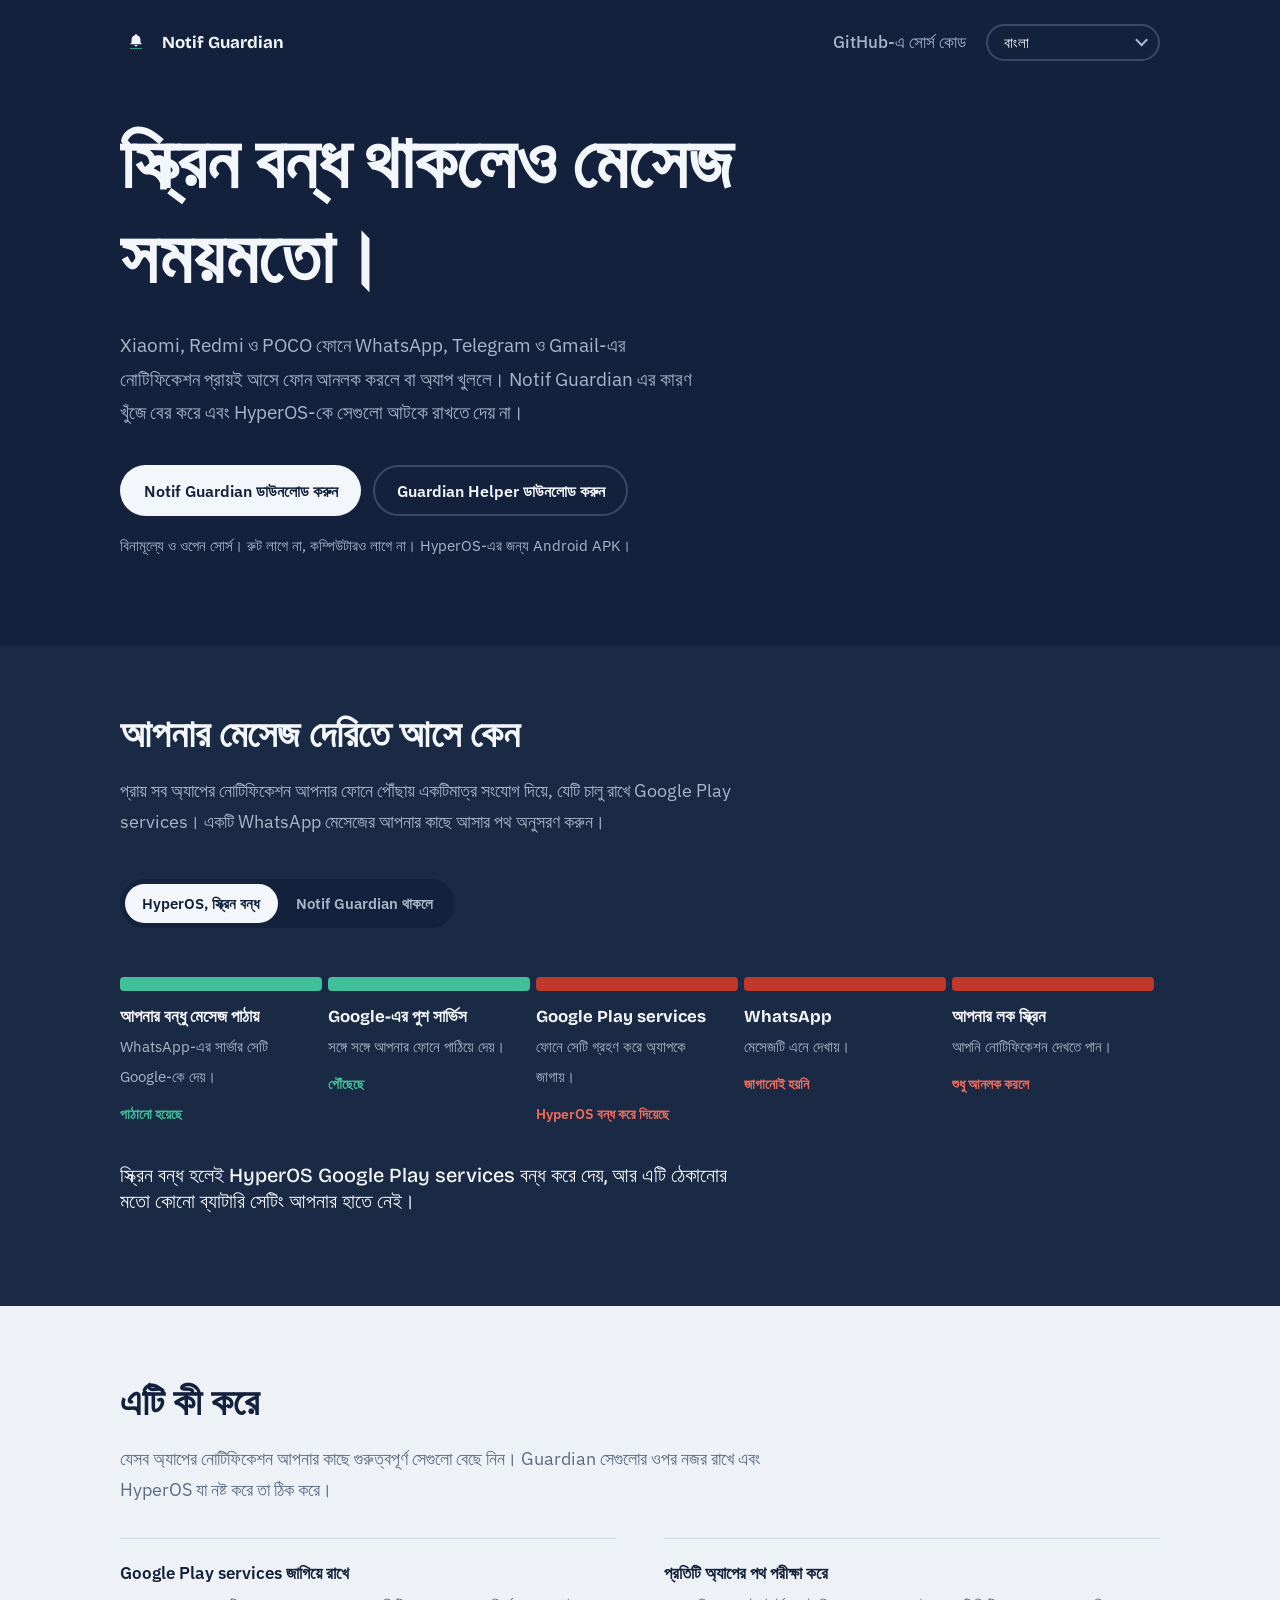
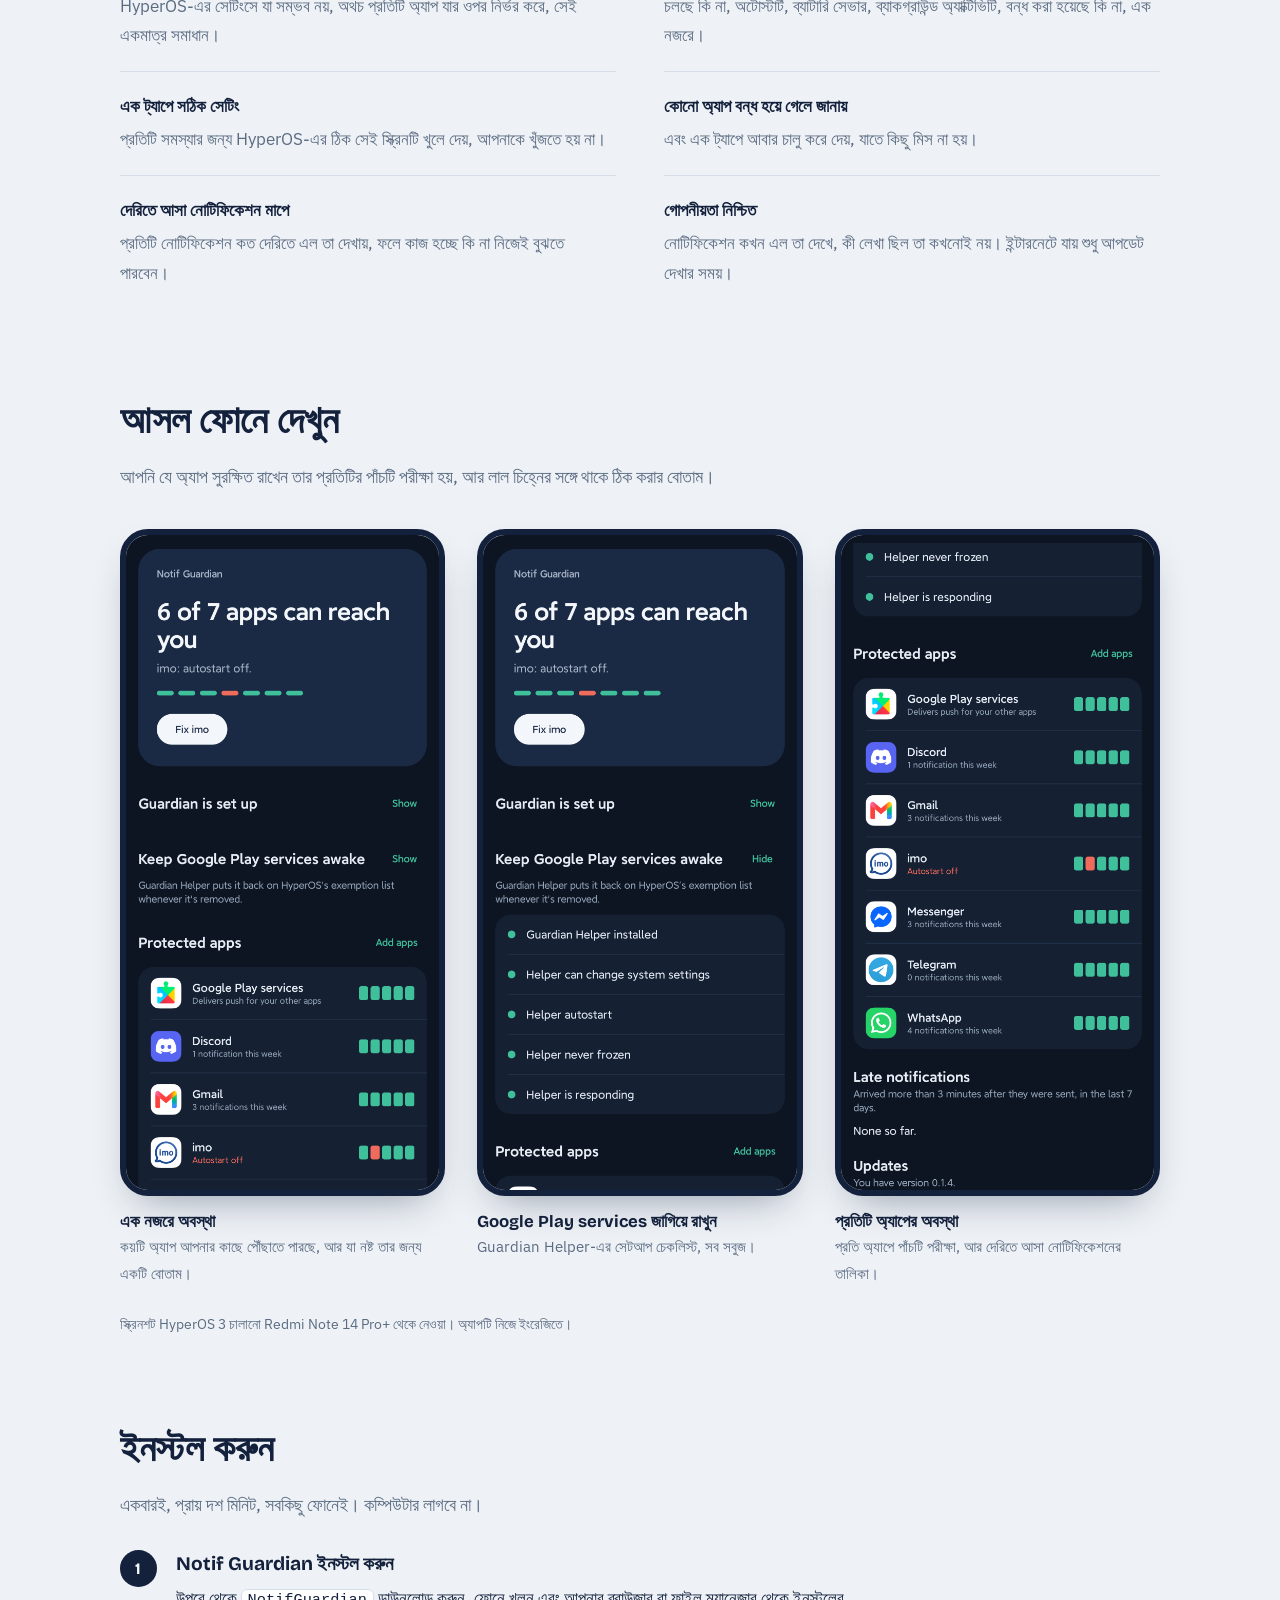
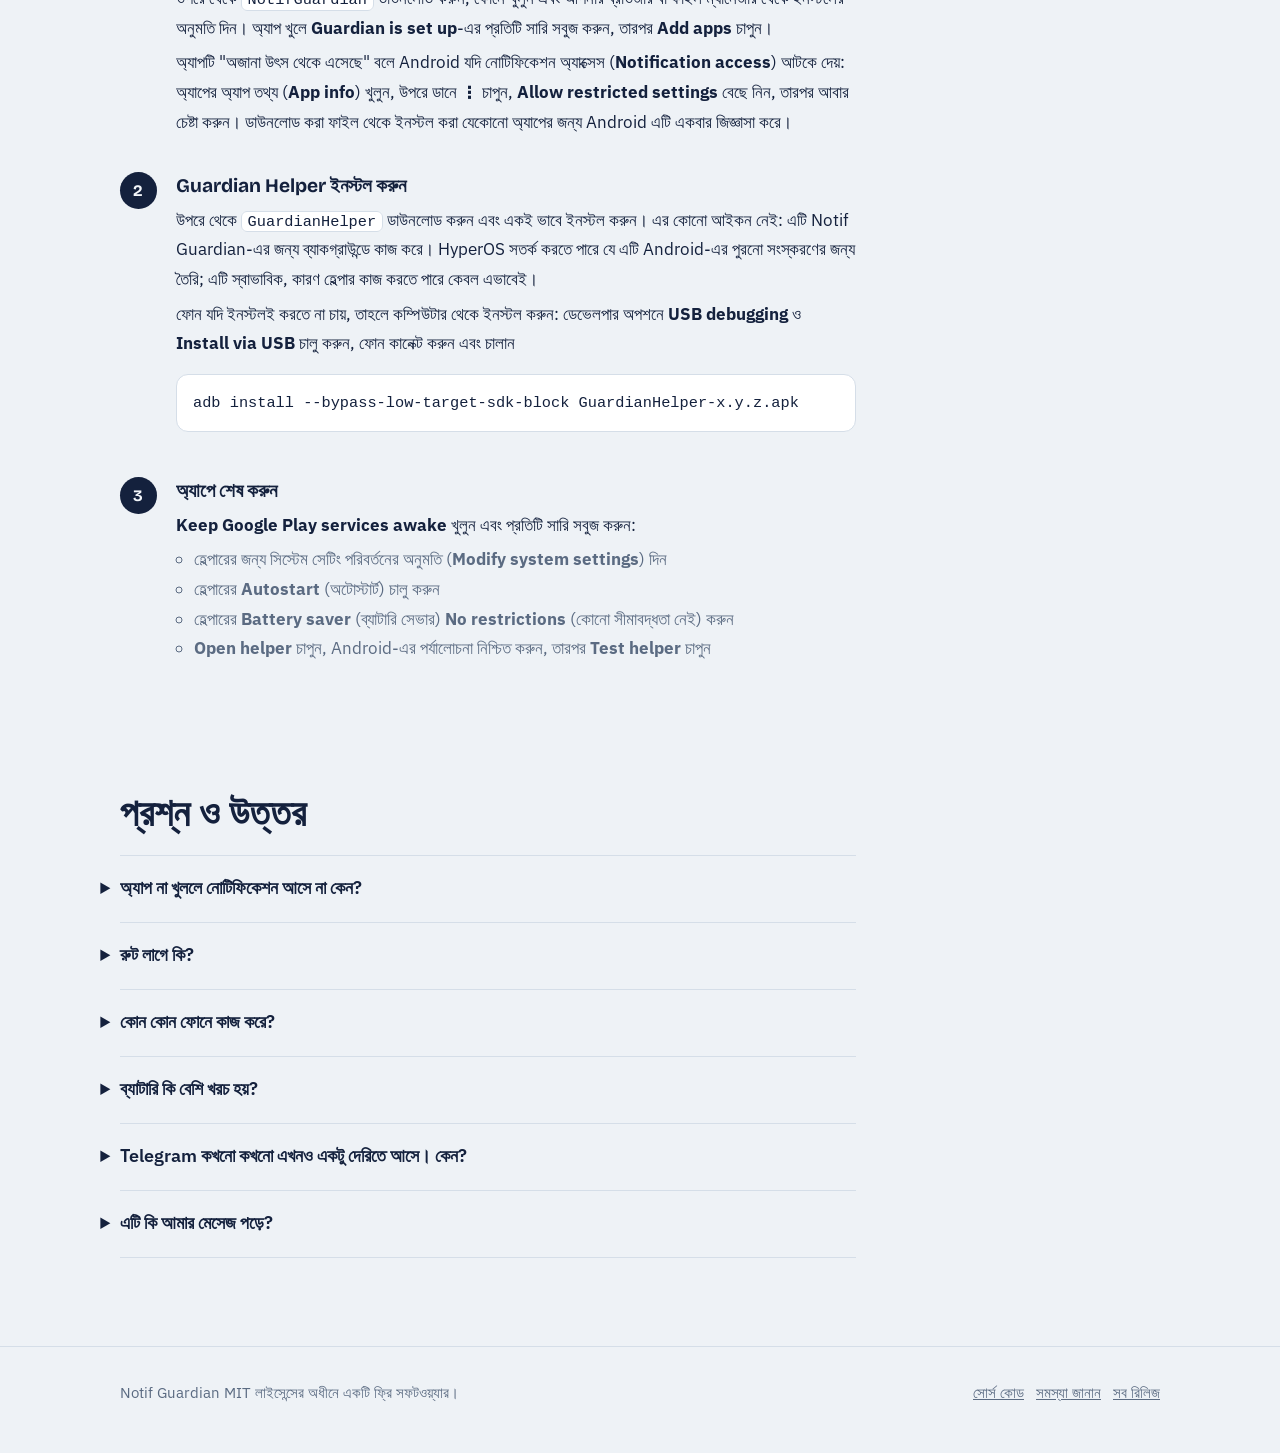
==== commit 8ff0e918: "Remove Support development section from the website Co-Authored-By: Claude Sonnet 5.5 <noreply@anthr" ====
--- a/docs/bn/index.html
+++ b/docs/bn/index.html
@@ -220,15 +220,6 @@
     </div>
   </section>
 
-  <section class="block" id="support" aria-labelledby="support-title">
-    <div class="wrap">
-      <h2 id="support-title">উন্নয়নে সহায়তা করুন</h2>
-      <p class="intro" id="support-message">Notif Guardian বিনামূল্যে ও ওপেন সোর্স। এটি আপনার নোটিফিকেশন ঠিক করে দিলে সামান্য অনুদান প্রকল্পটি চালিয়ে যেতে সাহায্য করে।</p>
-      <div id="donate-groups"></div>
-      <p id="donate-elsewhere" class="elsewhere"><a href="https://github.com/mahir-hs/notif-guardian">GitHub</a>-এ প্রকল্পটিতে স্টার দিলে আরও মানুষ এটি খুঁজে পায়।</p>
-    </div>
-  </section>
-
   <section class="block faq" aria-labelledby="faq">
     <div class="wrap">
       <h2 id="faq">প্রশ্ন ও উত্তর</h2>
@@ -245,14 +236,15 @@
 <footer>
   <div class="wrap">
     <span>Notif Guardian MIT লাইসেন্সের অধীনে একটি ফ্রি সফটওয়্যার।</span>
-    <span><a href="#support">অনুদান</a> &nbsp; <a href="https://github.com/mahir-hs/notif-guardian">সোর্স কোড</a> &nbsp; <a href="https://github.com/mahir-hs/notif-guardian/issues">সমস্যা জানান</a> &nbsp; <a href="https://github.com/mahir-hs/notif-guardian/releases">সব রিলিজ</a></span>
+    <span><a href="https://github.com/mahir-hs/notif-guardian">সোর্স কোড</a> &nbsp; <a href="https://github.com/mahir-hs/notif-guardian/issues">সমস্যা জানান</a> &nbsp; <a href="https://github.com/mahir-hs/notif-guardian/releases">সব রিলিজ</a></span>
   </div>
 </footer>
 
 <script>
 window.PAGE = {"lang": "bn", "base": "../", "langs": {"en": "../", "bn": "../bn/", "hi": "../hi/", "id": "../id/", "zh": "../zh/", "es": "../es/", "ru": "../ru/"}};
-window.T = {"donate_in": "{name}-এ", "open": "খুলুন", "copy": "কপি", "copied": "কপি হয়েছে", "release_meta": "সংস্করণ {version}, প্রকাশের তারিখ {date}। বিনামূল্যে ও ওপেন সোর্স। রুট লাগে না, কম্পিউটারও লাগে না।", "dyn": {"Notif Guardian is free and open source. If it fixed your notifications, a small donation helps keep it going.": "Notif Guardian বিনামূল্যে ও ওপেন সোর্স। এটি আপনার নোটিফিকেশন ঠিক করে দিলে সামান্য অনুদান প্রকল্পটি চালিয়ে যেতে সাহায্য করে।", "Outside Bangladesh? International donations are coming soon. Until then, starring the project on GitHub helps more people find it.": "বাংলাদেশের বাইরে? আন্তর্জাতিক অনুদান শীঘ্রই আসছে। ততদিন GitHub-এ প্রকল্পটিতে স্টার দিলে আরও মানুষ এটি খুঁজে পায়।", "Bangladesh": "বাংলাদেশ", "bKash and Nagad are mobile wallets used in Bangladesh.": "বিকাশ ও নগদ বাংলাদেশে ব্যবহৃত মোবাইল ওয়ালেট।", "Personal account: use Send Money": "পার্সোনাল অ্যাকাউন্ট: Send Money ব্যবহার করুন"}};
+window.T = {"release_meta": "সংস্করণ {version}, প্রকাশের তারিখ {date}। বিনামূল্যে ও ওপেন সোর্স। রুট লাগে না, কম্পিউটারও লাগে না।", "dyn": {}};
 </script>
 <script src="../app.js"></script>
+<script data-goatcounter="https://mahir.goatcounter.com/count" async src="https://gc.zgo.at/count.js"></script>
 </body>
 </html>
--- a/docs/style.css
+++ b/docs/style.css
@@ -109,25 +109,6 @@
 .faq summary { cursor: pointer; font-weight: 600; font-size: 1.1rem; list-style-position: outside; }
 .faq details p { color: var(--muted); margin: .7rem 0 0; }
 
-.region { margin-top: 1.75rem; max-width: 34rem; }
-.region-head { display: flex; align-items: center; gap: .75rem; }
-.region-head img { width: 2.1rem; height: auto; border-radius: 3px; box-shadow: 0 0 0 1px var(--line); }
-.region-head strong { font: 700 1.15rem var(--display); }
-.region-about { color: var(--muted); margin: .35rem 0 0; }
-.elsewhere { color: var(--muted); max-width: 34rem; margin-top: 1.5rem; }
-.donate { list-style: none; padding: 0; margin: .9rem 0 0; background: var(--white); border-radius: 20px; }
-.donate li { display: flex; align-items: center; gap: 1rem; padding: 1rem 1.25rem; border-top: 1px solid var(--line); }
-.donate li:first-child { border-top: 0; }
-.donate .what { flex: 1; }
-.donate strong { display: block; }
-.donate .value { font: 600 1.15rem var(--body); letter-spacing: .02em; }
-.donate .note { color: var(--muted); font-size: .9rem; }
-.donate button, .donate a.go {
-  font: 600 .95rem var(--body); border: 2px solid var(--line); background: none; color: var(--ink);
-  padding: .5rem 1rem; border-radius: 999px; cursor: pointer; text-decoration: none;
-}
-.donate button:hover, .donate a.go:hover { border-color: var(--ink); }
-
 footer { margin-top: 4.5rem; padding: 2rem 0 3rem; border-top: 1px solid var(--line); color: var(--muted); font-size: .95rem; }
 footer .wrap { display: flex; flex-wrap: wrap; gap: 1rem 2rem; justify-content: space-between; }
 
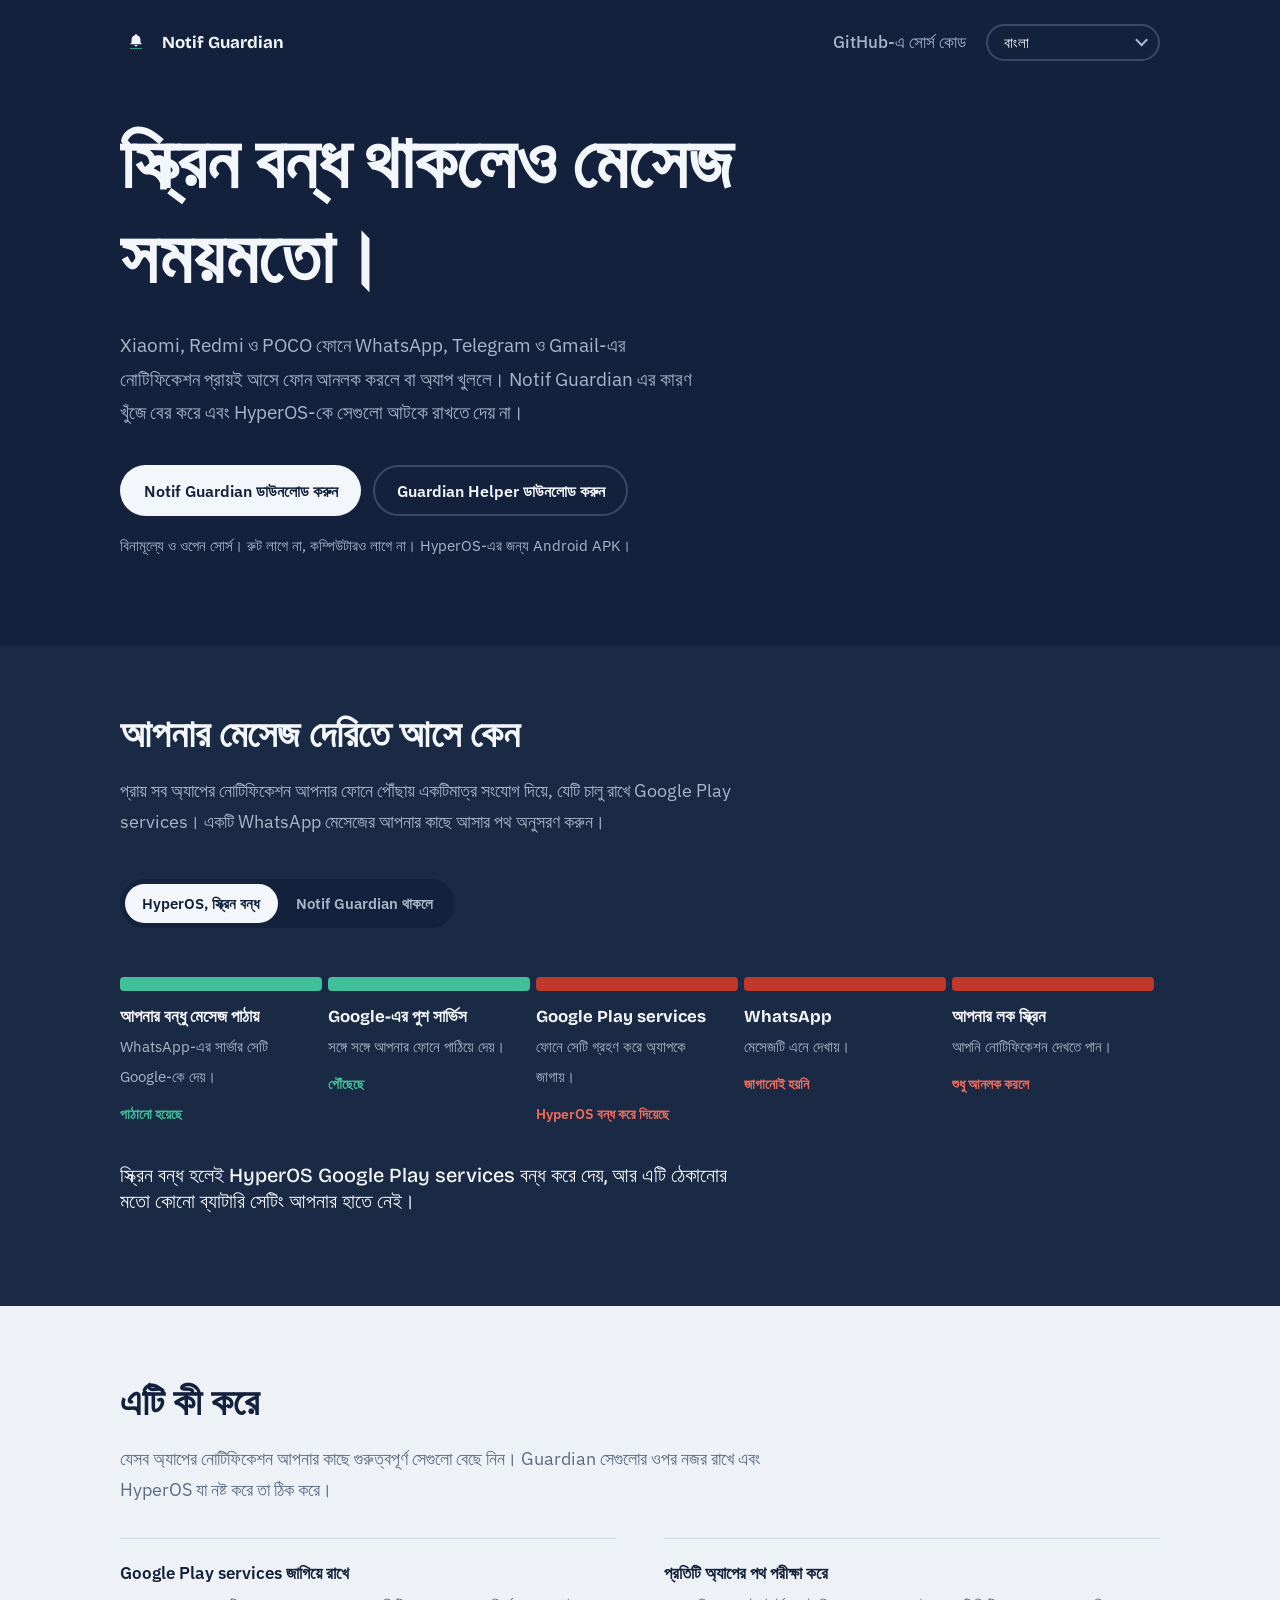
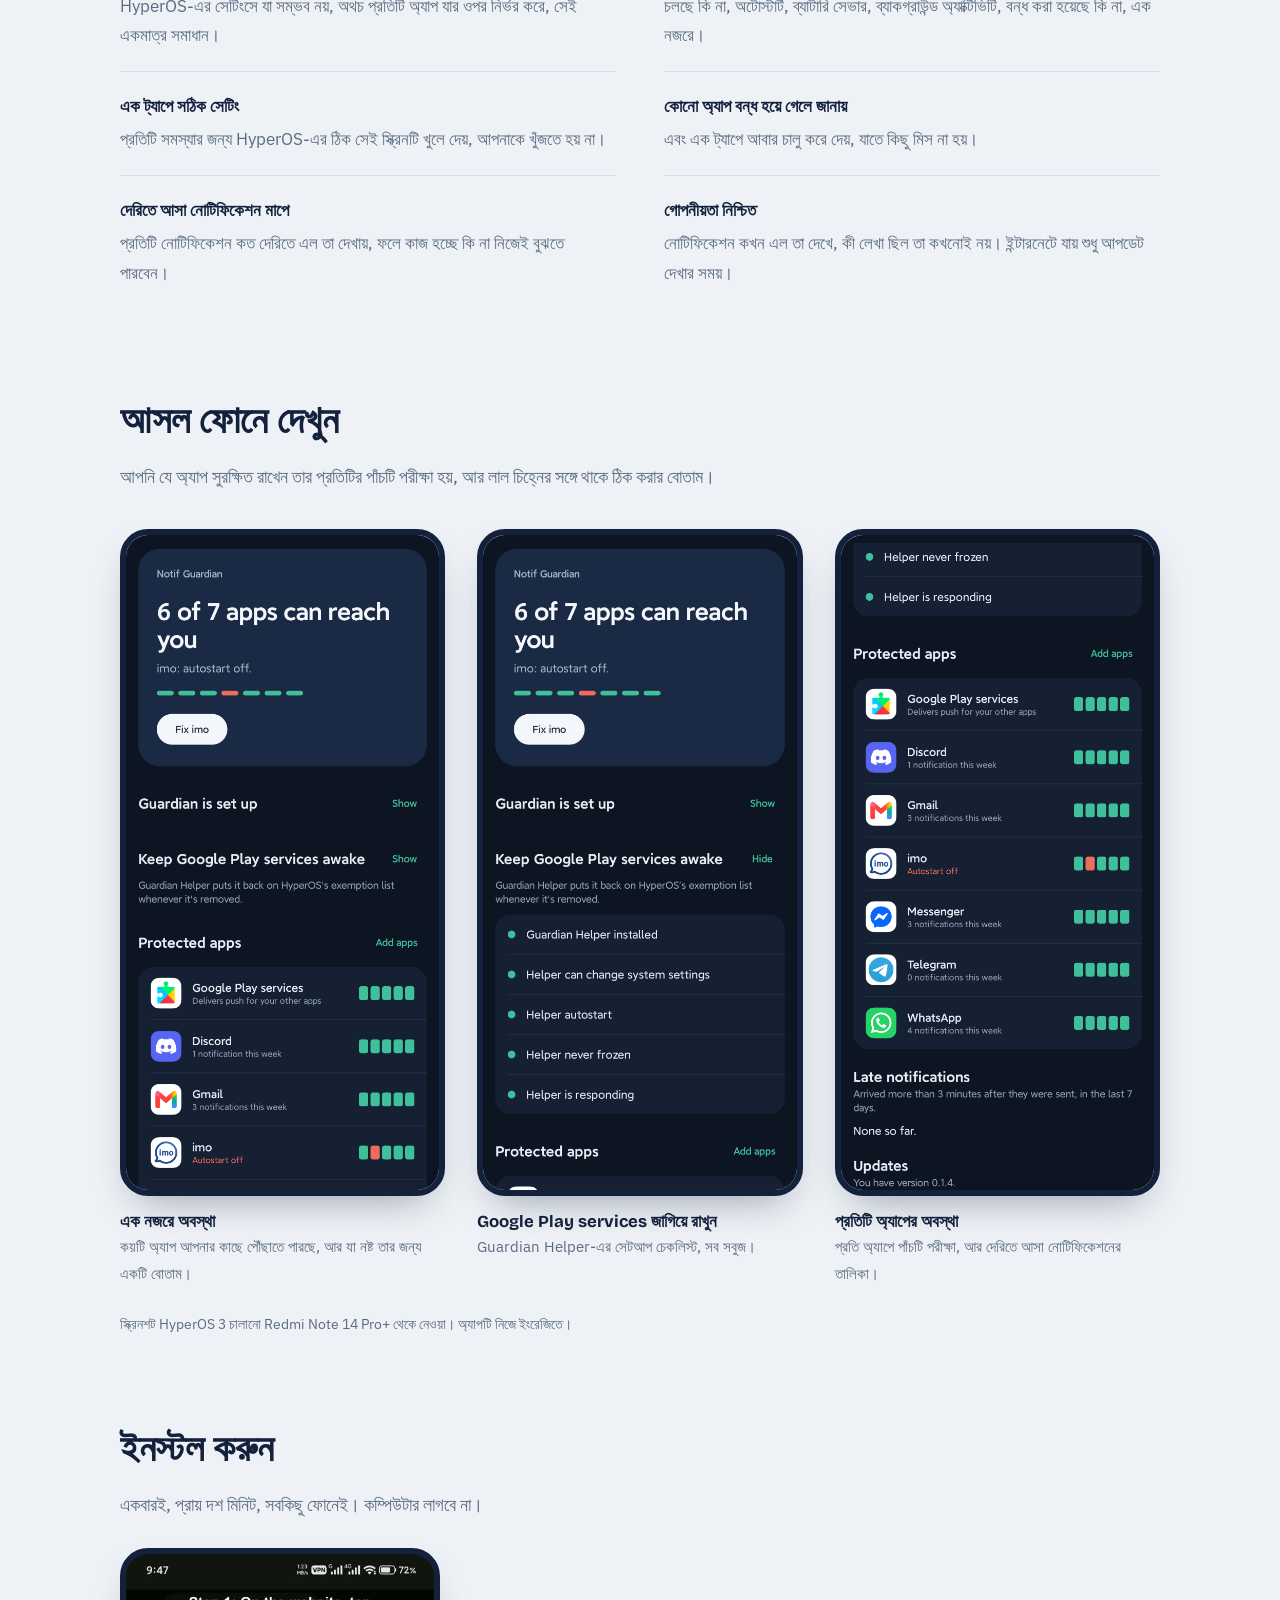
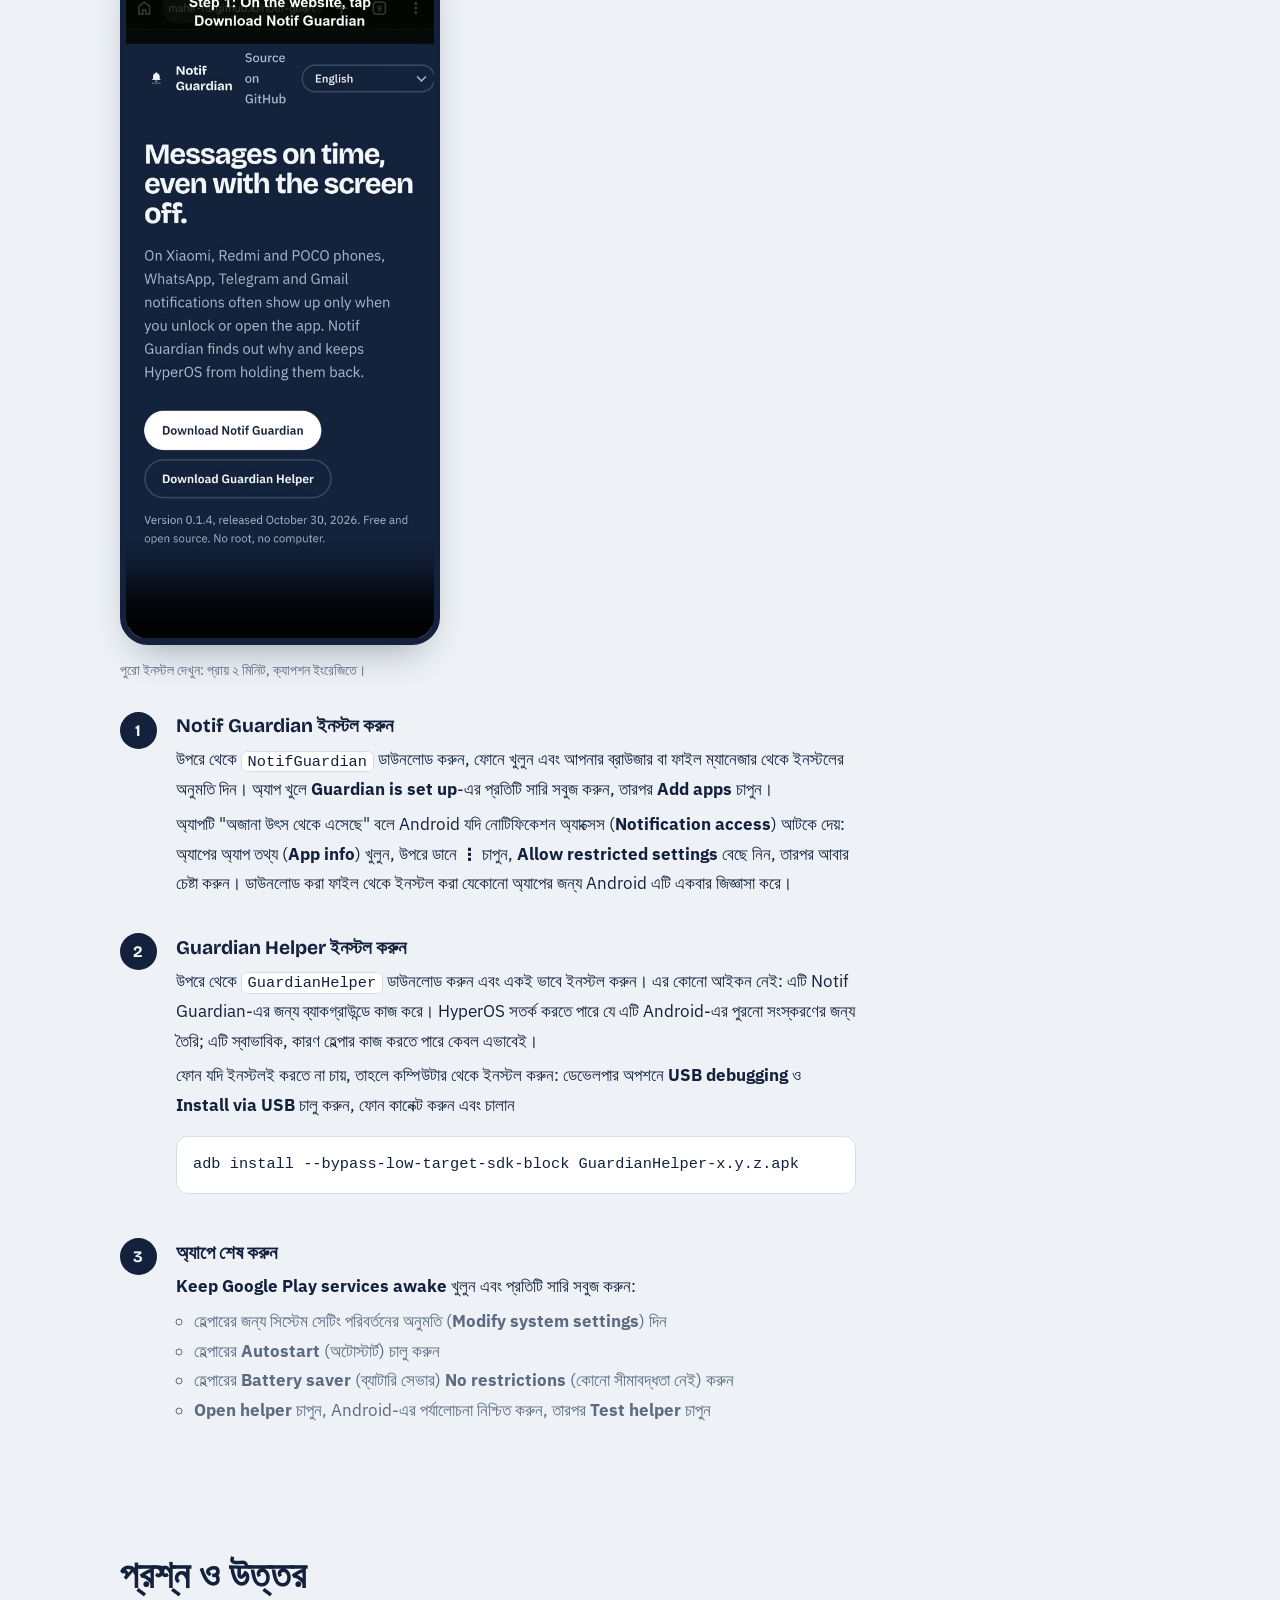
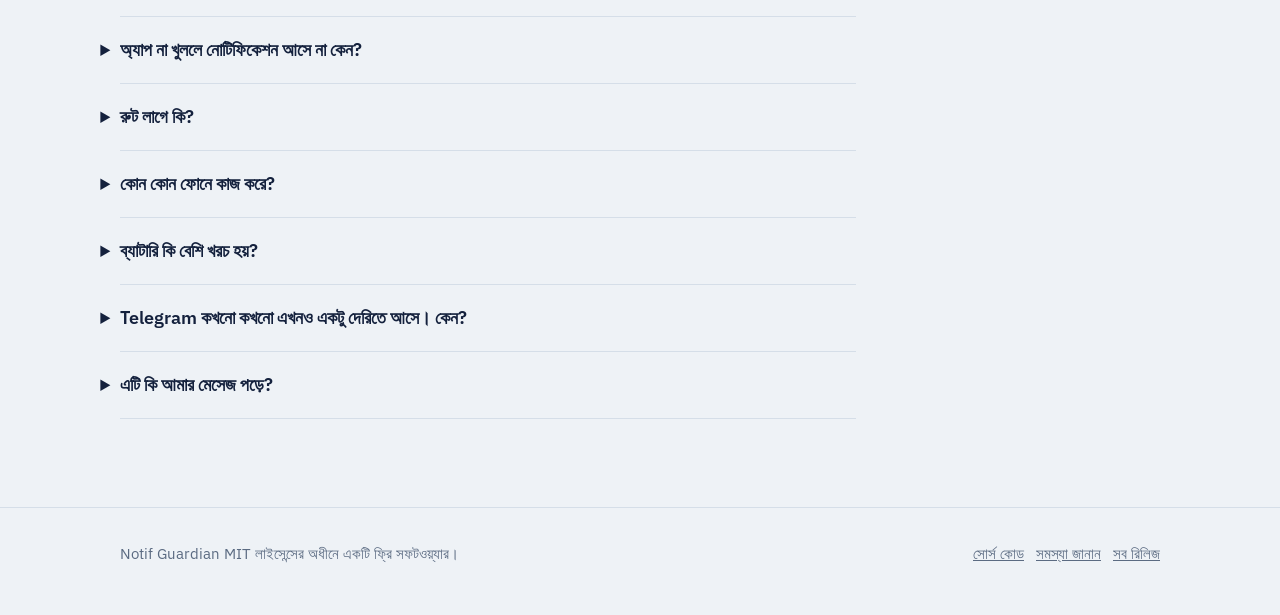
==== commit be6045a1: "Add install video to the website A 2-minute walkthrough (English captions, tap indicators) in the In" ====
--- a/docs/bn/index.html
+++ b/docs/bn/index.html
@@ -194,6 +194,12 @@
     <div class="wrap">
       <h2 id="install">ইনস্টল করুন</h2>
       <p class="intro">একবারই, প্রায় দশ মিনিট, সবকিছু ফোনেই। কম্পিউটার লাগবে না।</p>
+      <figure class="install-video">
+        <video controls preload="none" playsinline width="540" height="1200" poster="../video/poster.jpg" aria-label="পুরো ইনস্টল দেখুন: প্রায় ২ মিনিট, ক্যাপশন ইংরেজিতে।">
+          <source src="../video/install.mp4" type="video/mp4">
+        </video>
+        <figcaption>পুরো ইনস্টল দেখুন: প্রায় ২ মিনিট, ক্যাপশন ইংরেজিতে।</figcaption>
+      </figure>
       <ol class="steps">
         <li>
           <h3>Notif Guardian ইনস্টল করুন</h3>
--- a/docs/style.css
+++ b/docs/style.css
@@ -85,6 +85,13 @@
 .shots figcaption b { display: block; color: var(--ink); font: 700 1.05rem var(--display); margin-bottom: .1rem; }
 .shots-note { color: var(--muted); font-size: .9rem; margin: 1.5rem 0 0; }
 
+.install-video { margin: 1.75rem 0 0; max-width: 20rem; }
+.install-video video {
+  display: block; width: 100%; height: auto; border-radius: 28px; background: var(--ink);
+  border: 6px solid var(--ink); box-shadow: 0 18px 40px -18px rgba(20, 33, 61, .45);
+}
+.install-video figcaption { margin-top: .75rem; color: var(--muted); font-size: .9rem; }
+
 .features { list-style: none; padding: 0; margin: 2rem 0 0; display: grid; grid-template-columns: repeat(2, 1fr); gap: 0 3rem; }
 .features li { padding: 1.25rem 0; border-top: 1px solid var(--line); }
 .features strong { display: block; font-weight: 600; margin-bottom: .2rem; }
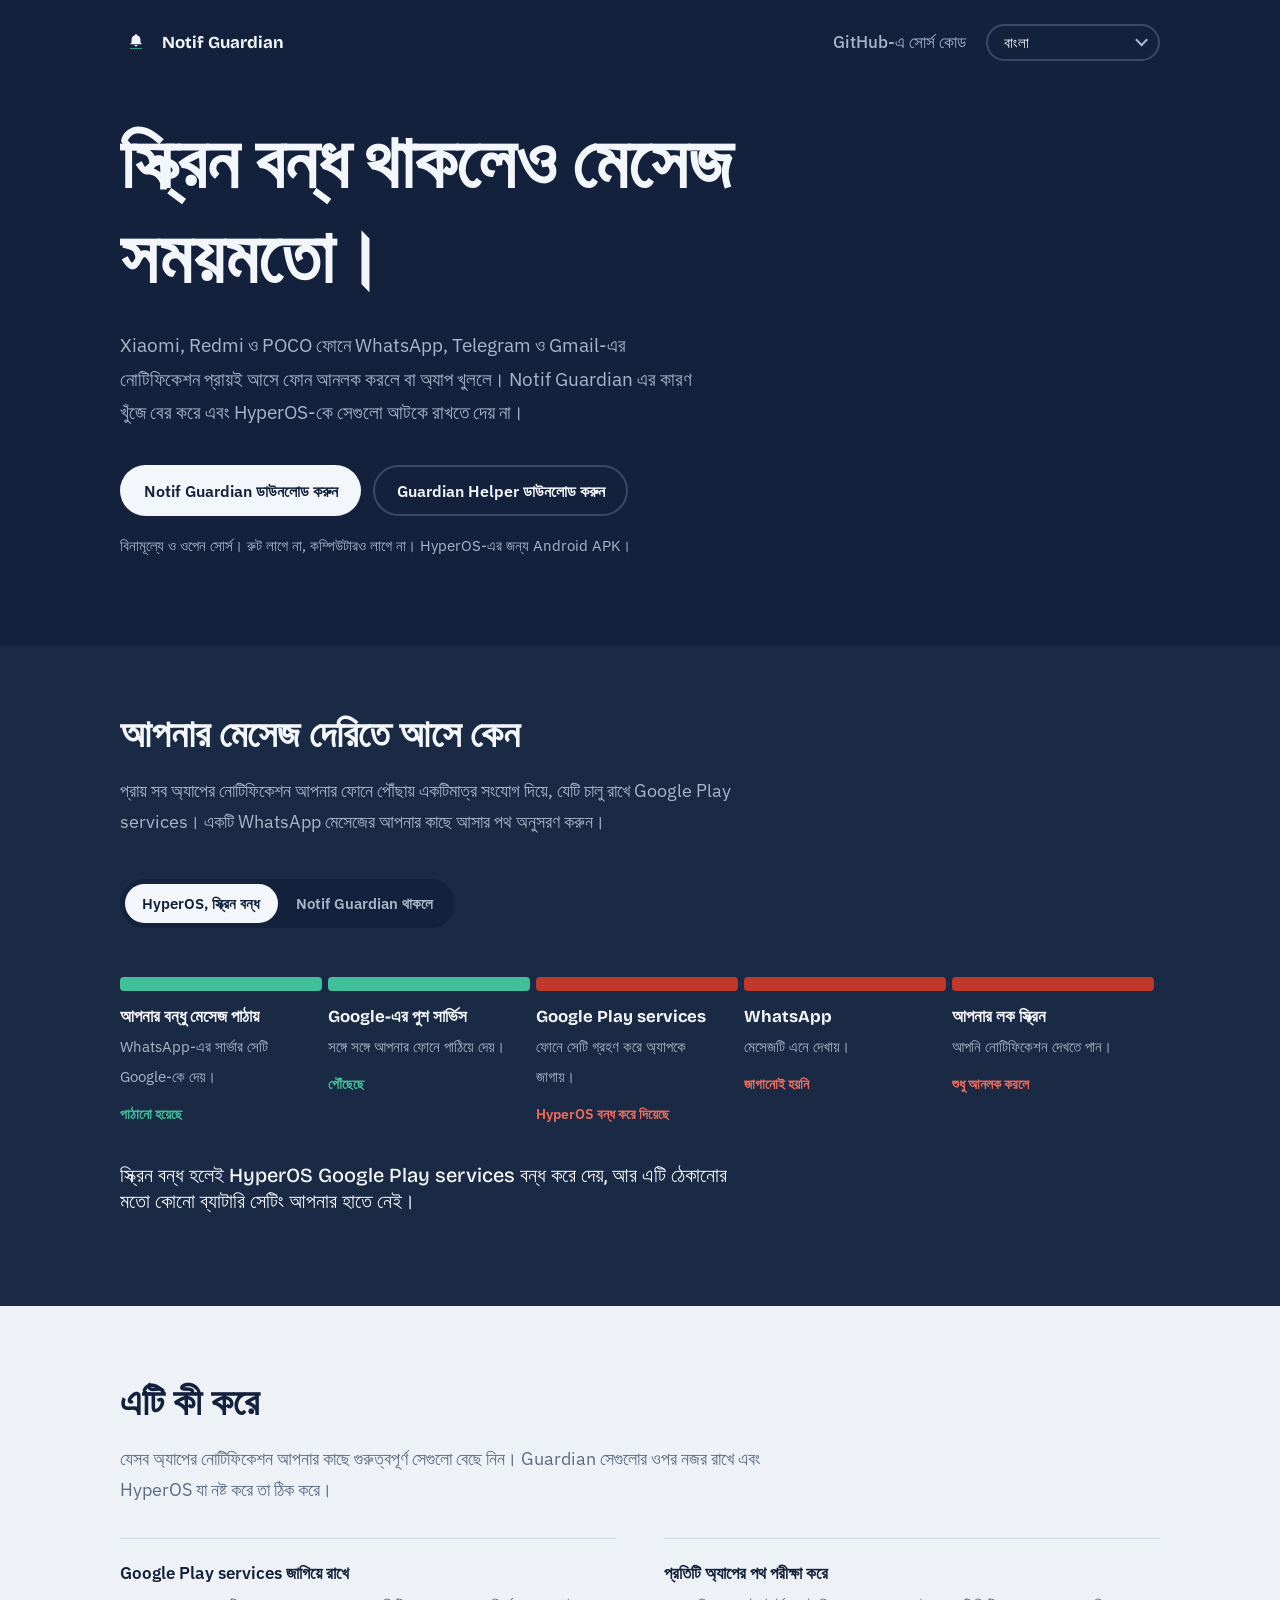
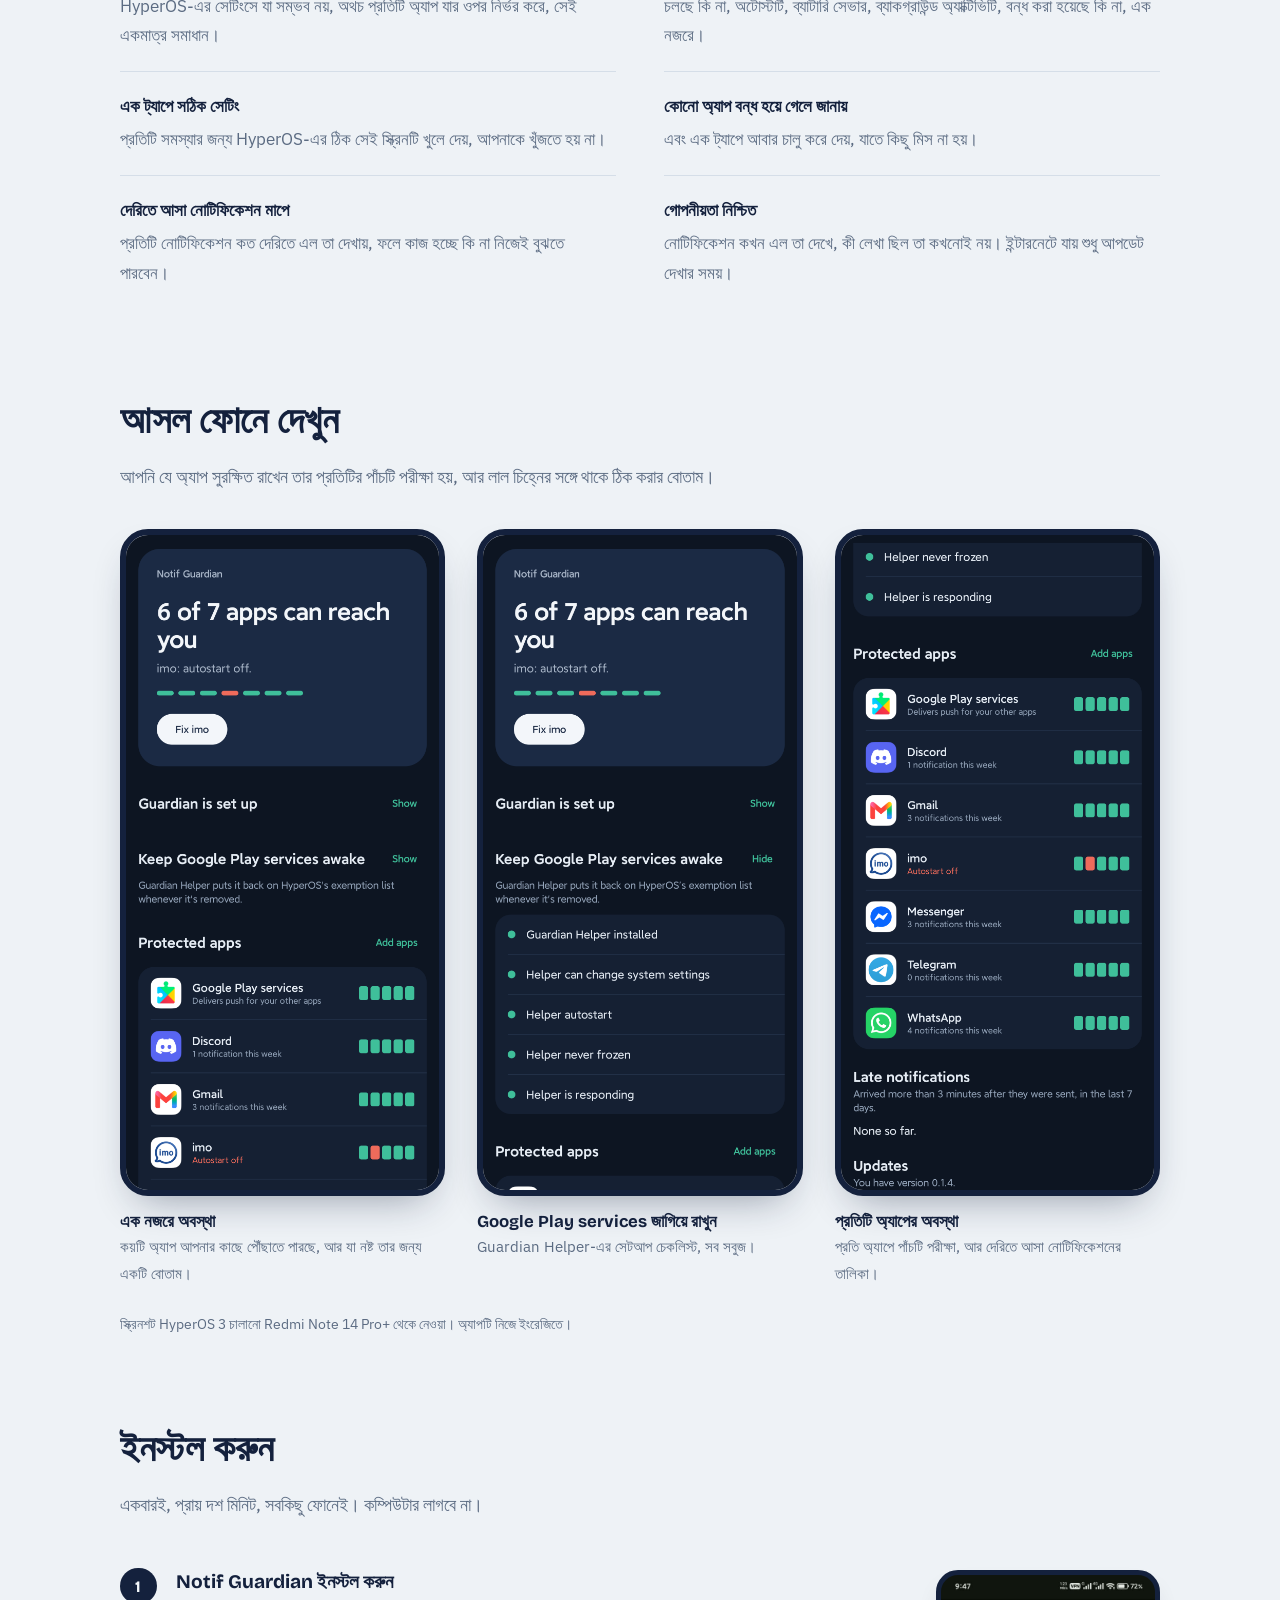
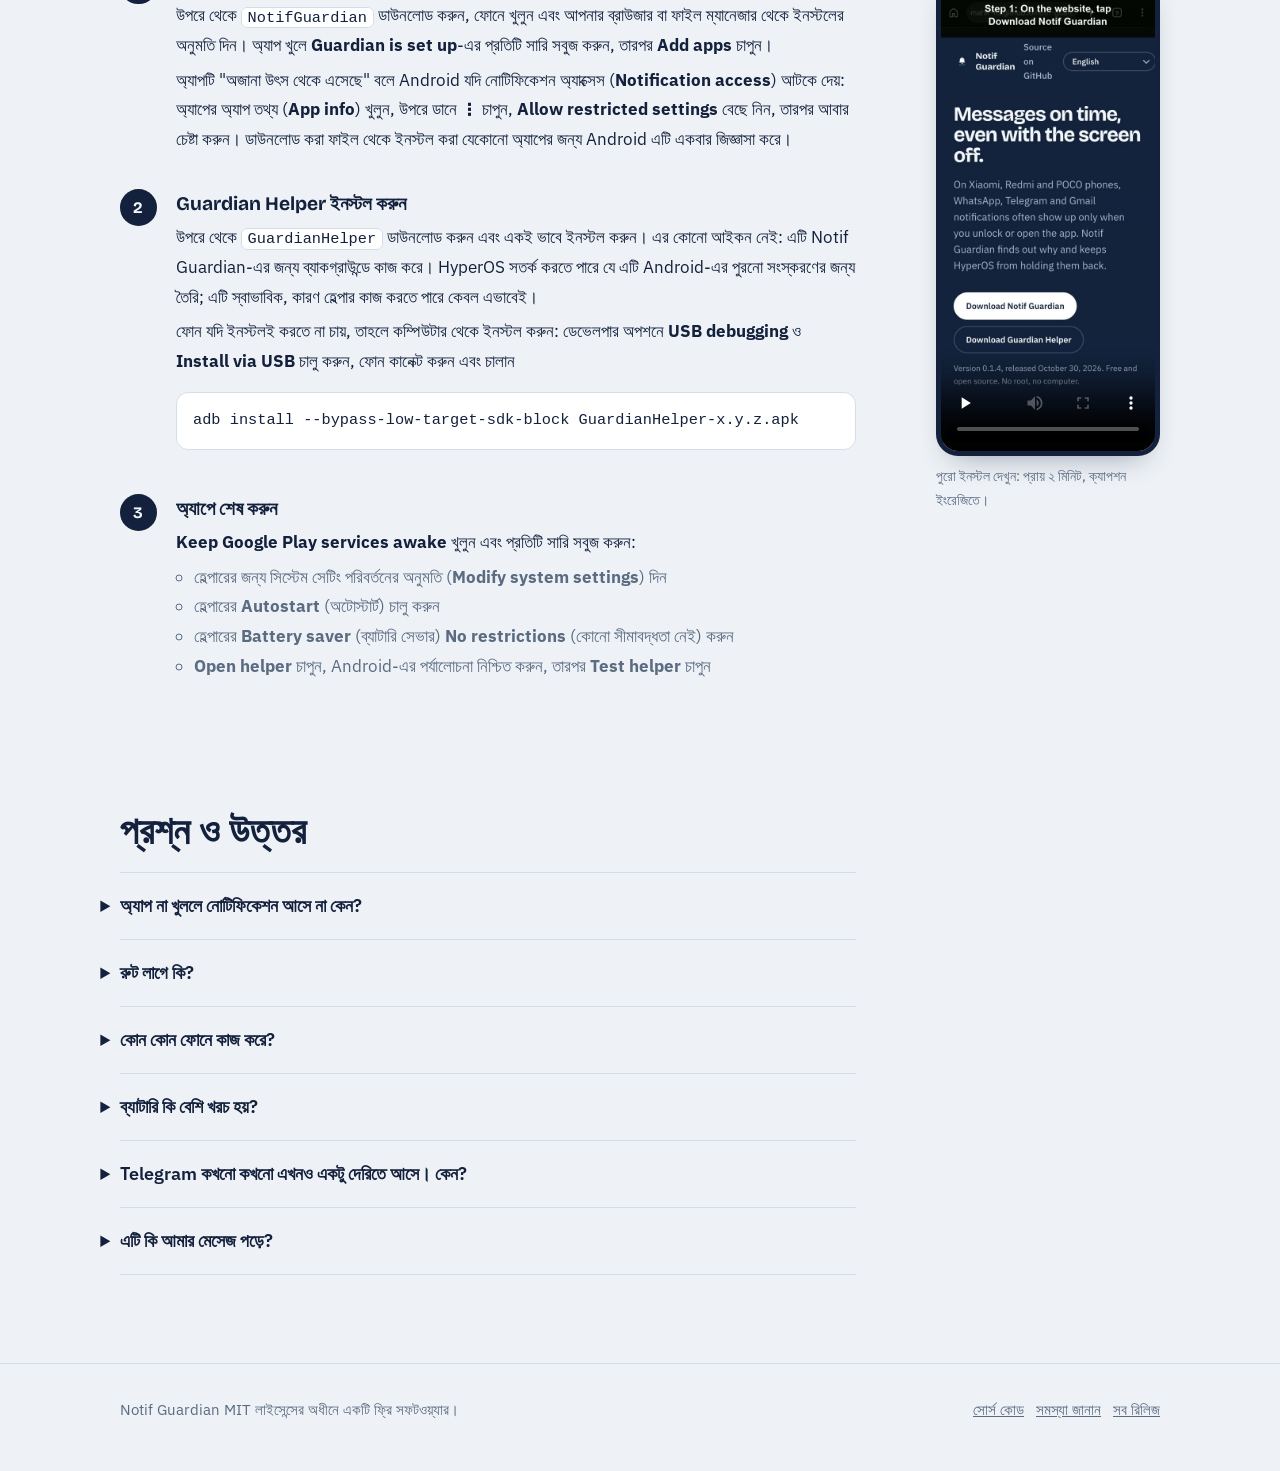
==== commit 2d30b7a2: "Make the website install video compact Moves the player beside the install steps (14rem wide, sticky" ====
--- a/docs/bn/index.html
+++ b/docs/bn/index.html
@@ -194,12 +194,7 @@
     <div class="wrap">
       <h2 id="install">ইনস্টল করুন</h2>
       <p class="intro">একবারই, প্রায় দশ মিনিট, সবকিছু ফোনেই। কম্পিউটার লাগবে না।</p>
-      <figure class="install-video">
-        <video controls preload="none" playsinline width="540" height="1200" poster="../video/poster.jpg" aria-label="পুরো ইনস্টল দেখুন: প্রায় ২ মিনিট, ক্যাপশন ইংরেজিতে।">
-          <source src="../video/install.mp4" type="video/mp4">
-        </video>
-        <figcaption>পুরো ইনস্টল দেখুন: প্রায় ২ মিনিট, ক্যাপশন ইংরেজিতে।</figcaption>
-      </figure>
+      <div class="install-layout">
       <ol class="steps">
         <li>
           <h3>Notif Guardian ইনস্টল করুন</h3>
@@ -223,6 +218,13 @@
           </ul>
         </li>
       </ol>
+      <figure class="install-video">
+        <video controls preload="none" playsinline width="540" height="1200" poster="../video/poster.jpg" aria-label="পুরো ইনস্টল দেখুন: প্রায় ২ মিনিট, ক্যাপশন ইংরেজিতে।">
+          <source src="../video/install.mp4" type="video/mp4">
+        </video>
+        <figcaption>পুরো ইনস্টল দেখুন: প্রায় ২ মিনিট, ক্যাপশন ইংরেজিতে।</figcaption>
+      </figure>
+      </div>
     </div>
   </section>
 
--- a/docs/style.css
+++ b/docs/style.css
@@ -85,12 +85,14 @@
 .shots figcaption b { display: block; color: var(--ink); font: 700 1.05rem var(--display); margin-bottom: .1rem; }
 .shots-note { color: var(--muted); font-size: .9rem; margin: 1.5rem 0 0; }
 
-.install-video { margin: 1.75rem 0 0; max-width: 20rem; }
+.install-layout { display: grid; grid-template-columns: minmax(0, 1fr) 14rem; gap: 0 3.5rem; align-items: start; }
+.install-layout ol.steps { grid-column: 1; grid-row: 1; }
+.install-video { grid-column: 2; grid-row: 1; margin: 2rem 0 0; position: sticky; top: 1.5rem; }
 .install-video video {
-  display: block; width: 100%; height: auto; border-radius: 28px; background: var(--ink);
-  border: 6px solid var(--ink); box-shadow: 0 18px 40px -18px rgba(20, 33, 61, .45);
+  display: block; width: 100%; height: auto; border-radius: 22px; background: var(--ink);
+  border: 5px solid var(--ink); box-shadow: 0 14px 30px -16px rgba(20, 33, 61, .45);
 }
-.install-video figcaption { margin-top: .75rem; color: var(--muted); font-size: .9rem; }
+.install-video figcaption { margin-top: .6rem; color: var(--muted); font-size: .85rem; }
 
 .features { list-style: none; padding: 0; margin: 2rem 0 0; display: grid; grid-template-columns: repeat(2, 1fr); gap: 0 3rem; }
 .features li { padding: 1.25rem 0; border-top: 1px solid var(--line); }
@@ -120,6 +122,8 @@
 footer .wrap { display: flex; flex-wrap: wrap; gap: 1rem 2rem; justify-content: space-between; }
 
 @media (max-width: 760px) {
+  .install-layout { grid-template-columns: 1fr; }
+  .install-video { grid-column: 1; grid-row: 2; position: static; max-width: 11rem; margin: 0 0 1.5rem; }
   .path { grid-template-columns: 1fr; }
   .hop { padding: 0 0 1.4rem 2.2rem; }
   .hop::before { top: .25rem; bottom: .25rem; left: 0; right: auto; width: 12px; height: auto; }
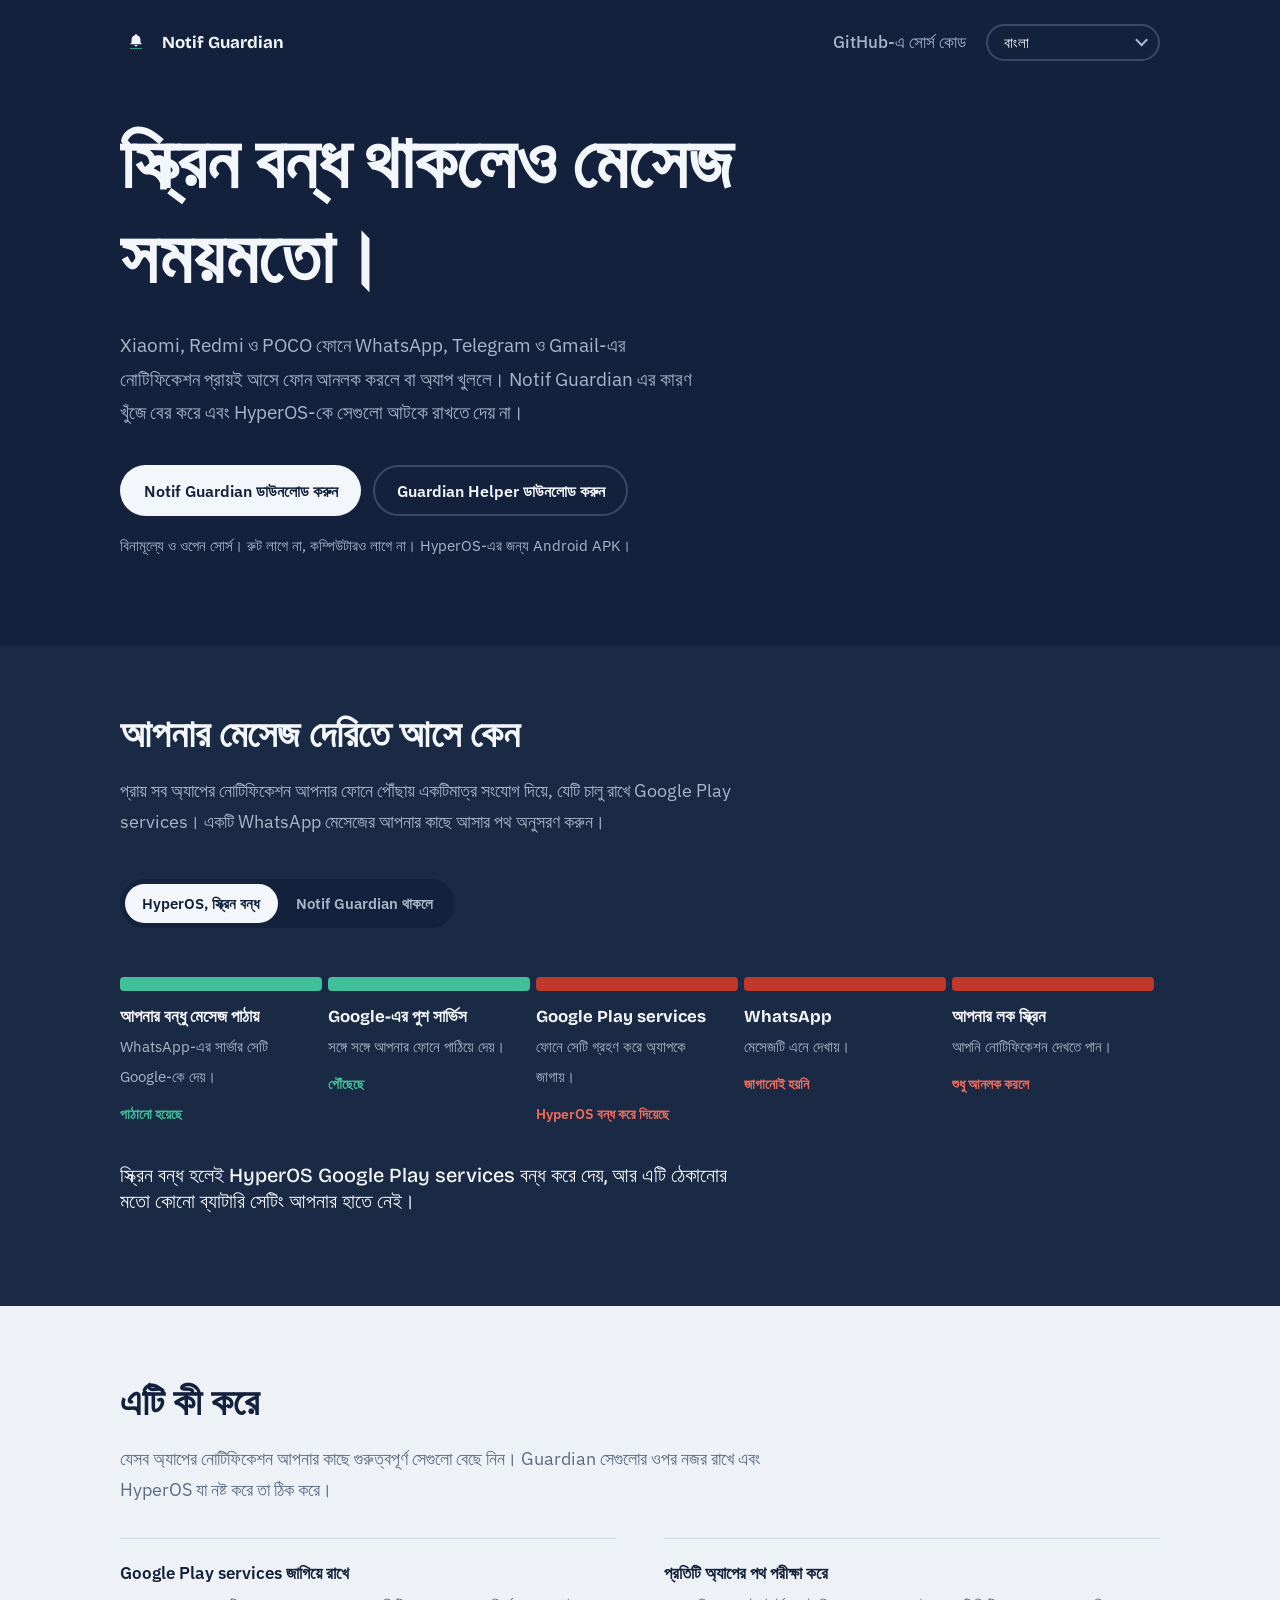
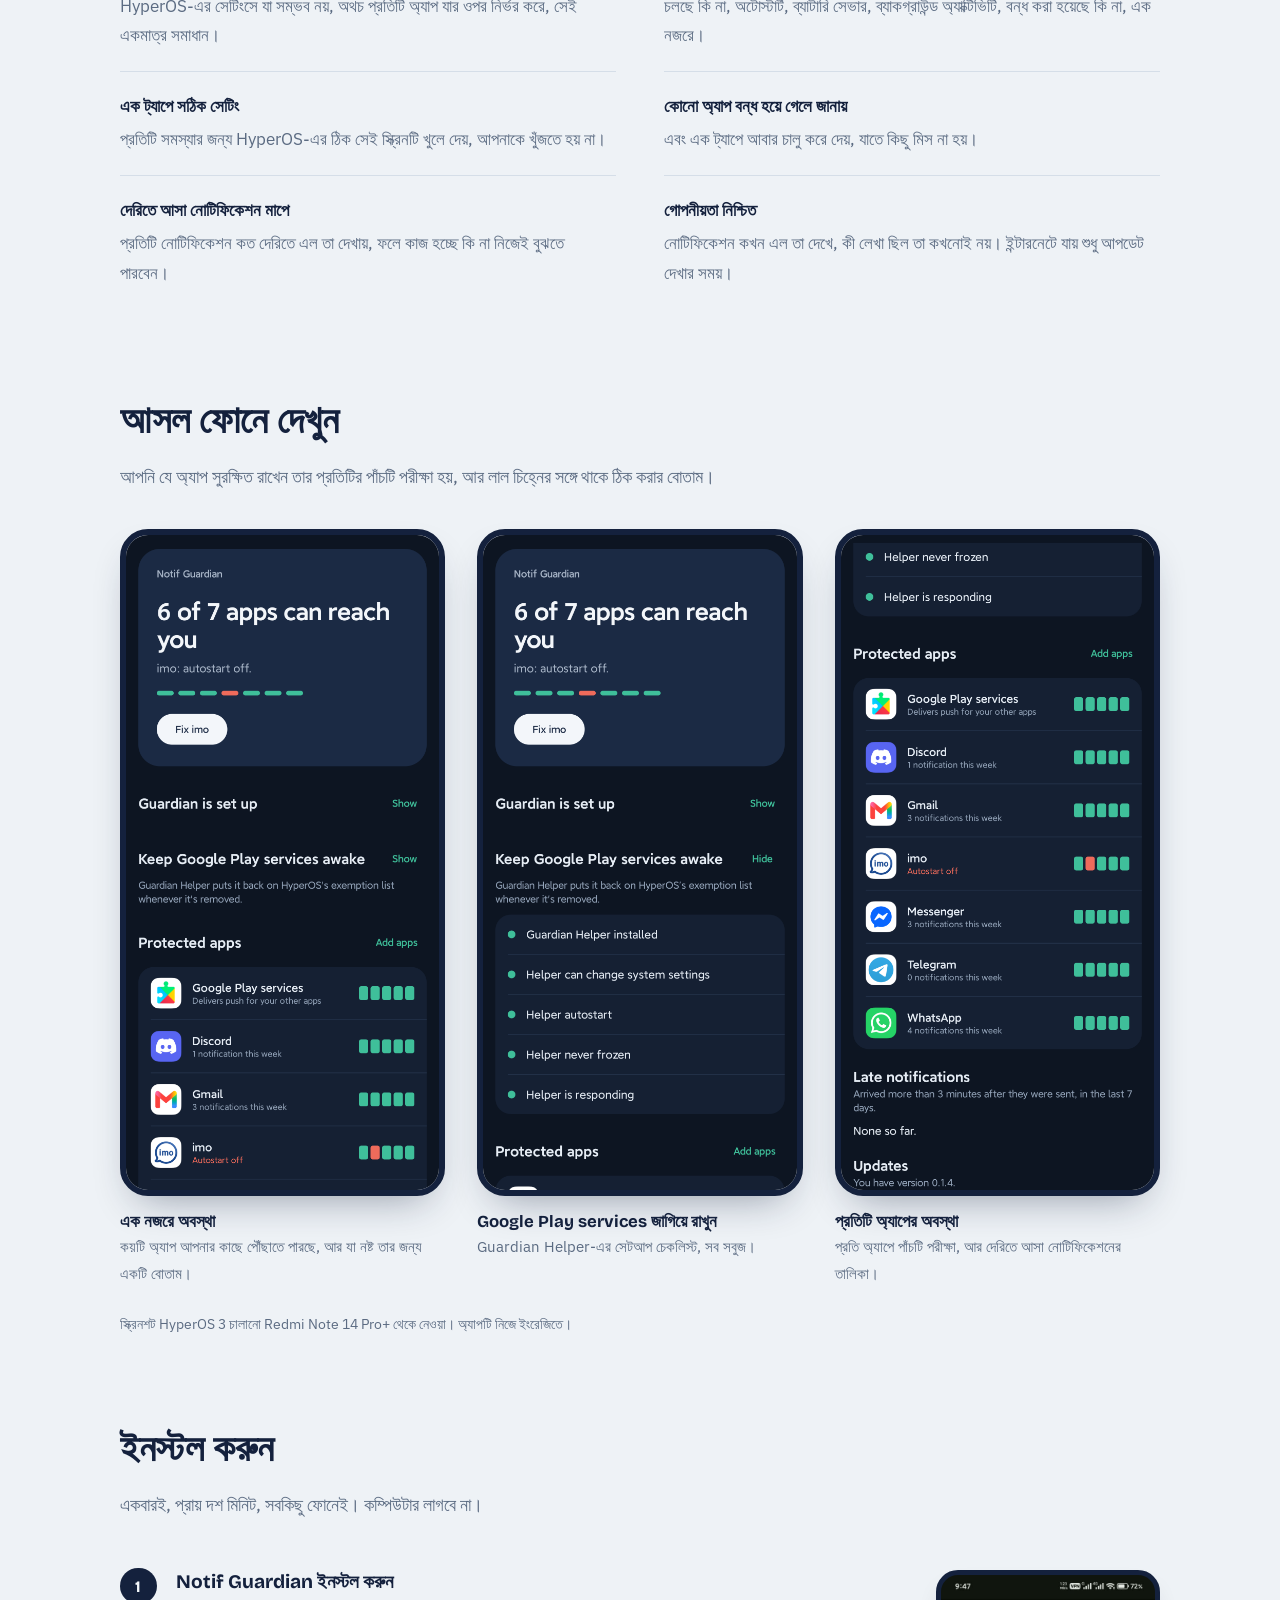
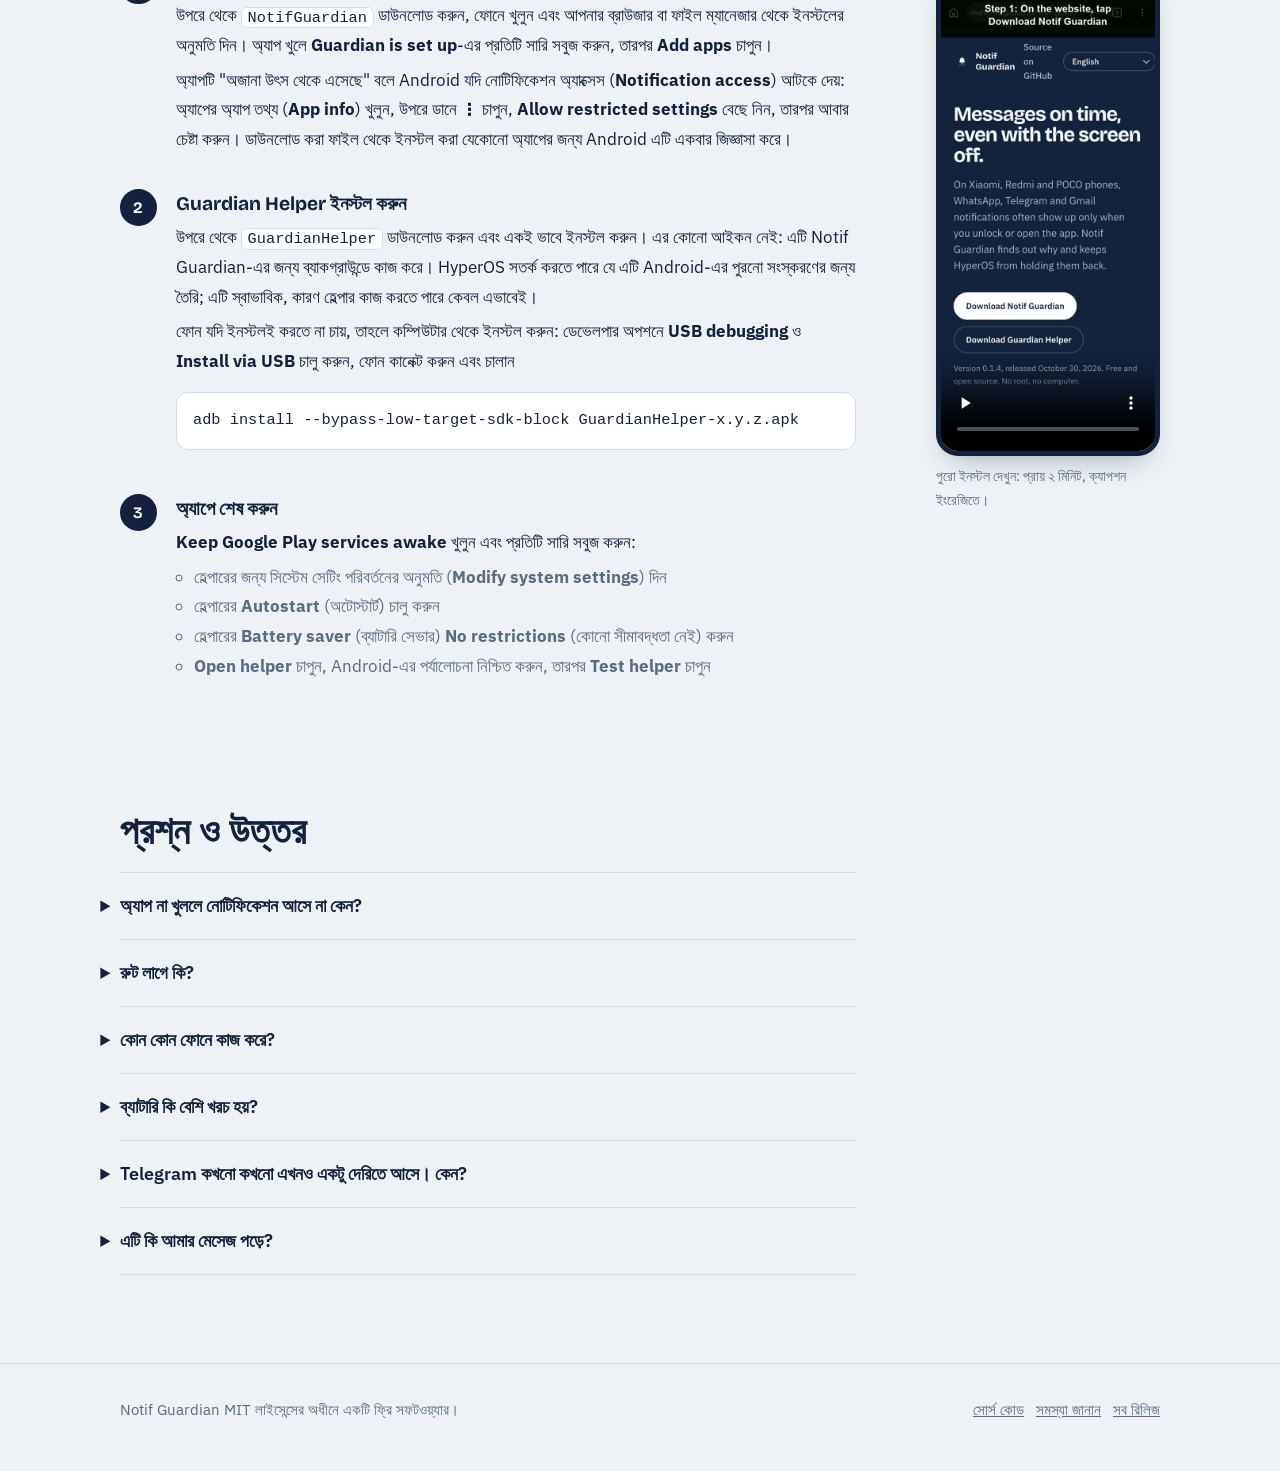
==== commit 45c97afc: "Track download button clicks with GoatCounter events Co-Authored-By: Claude Sonnet 5.5 <noreply@anth" ====
--- a/docs/bn/index.html
+++ b/docs/bn/index.html
@@ -135,8 +135,8 @@
     <h1>স্ক্রিন বন্ধ থাকলেও মেসেজ সময়মতো।</h1>
     <p class="lede">Xiaomi, Redmi ও POCO ফোনে WhatsApp, Telegram ও Gmail-এর নোটিফিকেশন প্রায়ই আসে ফোন আনলক করলে বা অ্যাপ খুললে। Notif Guardian এর কারণ খুঁজে বের করে এবং HyperOS-কে সেগুলো আটকে রাখতে দেয় না।</p>
     <div class="downloads">
-      <a class="btn btn-primary" id="dl-guardian" href="https://github.com/mahir-hs/notif-guardian/releases/latest">Notif Guardian ডাউনলোড করুন</a>
-      <a class="btn btn-ghost" id="dl-helper" href="https://github.com/mahir-hs/notif-guardian/releases/latest">Guardian Helper ডাউনলোড করুন</a>
+      <a class="btn btn-primary" id="dl-guardian" data-goatcounter-click="download-guardian" data-goatcounter-title="Download Notif Guardian" href="https://github.com/mahir-hs/notif-guardian/releases/latest">Notif Guardian ডাউনলোড করুন</a>
+      <a class="btn btn-ghost" id="dl-helper" data-goatcounter-click="download-helper" data-goatcounter-title="Download Guardian Helper" href="https://github.com/mahir-hs/notif-guardian/releases/latest">Guardian Helper ডাউনলোড করুন</a>
     </div>
     <p class="meta" id="release-meta">বিনামূল্যে ও ওপেন সোর্স। রুট লাগে না, কম্পিউটারও লাগে না। HyperOS-এর জন্য Android APK।</p>
   </div>
